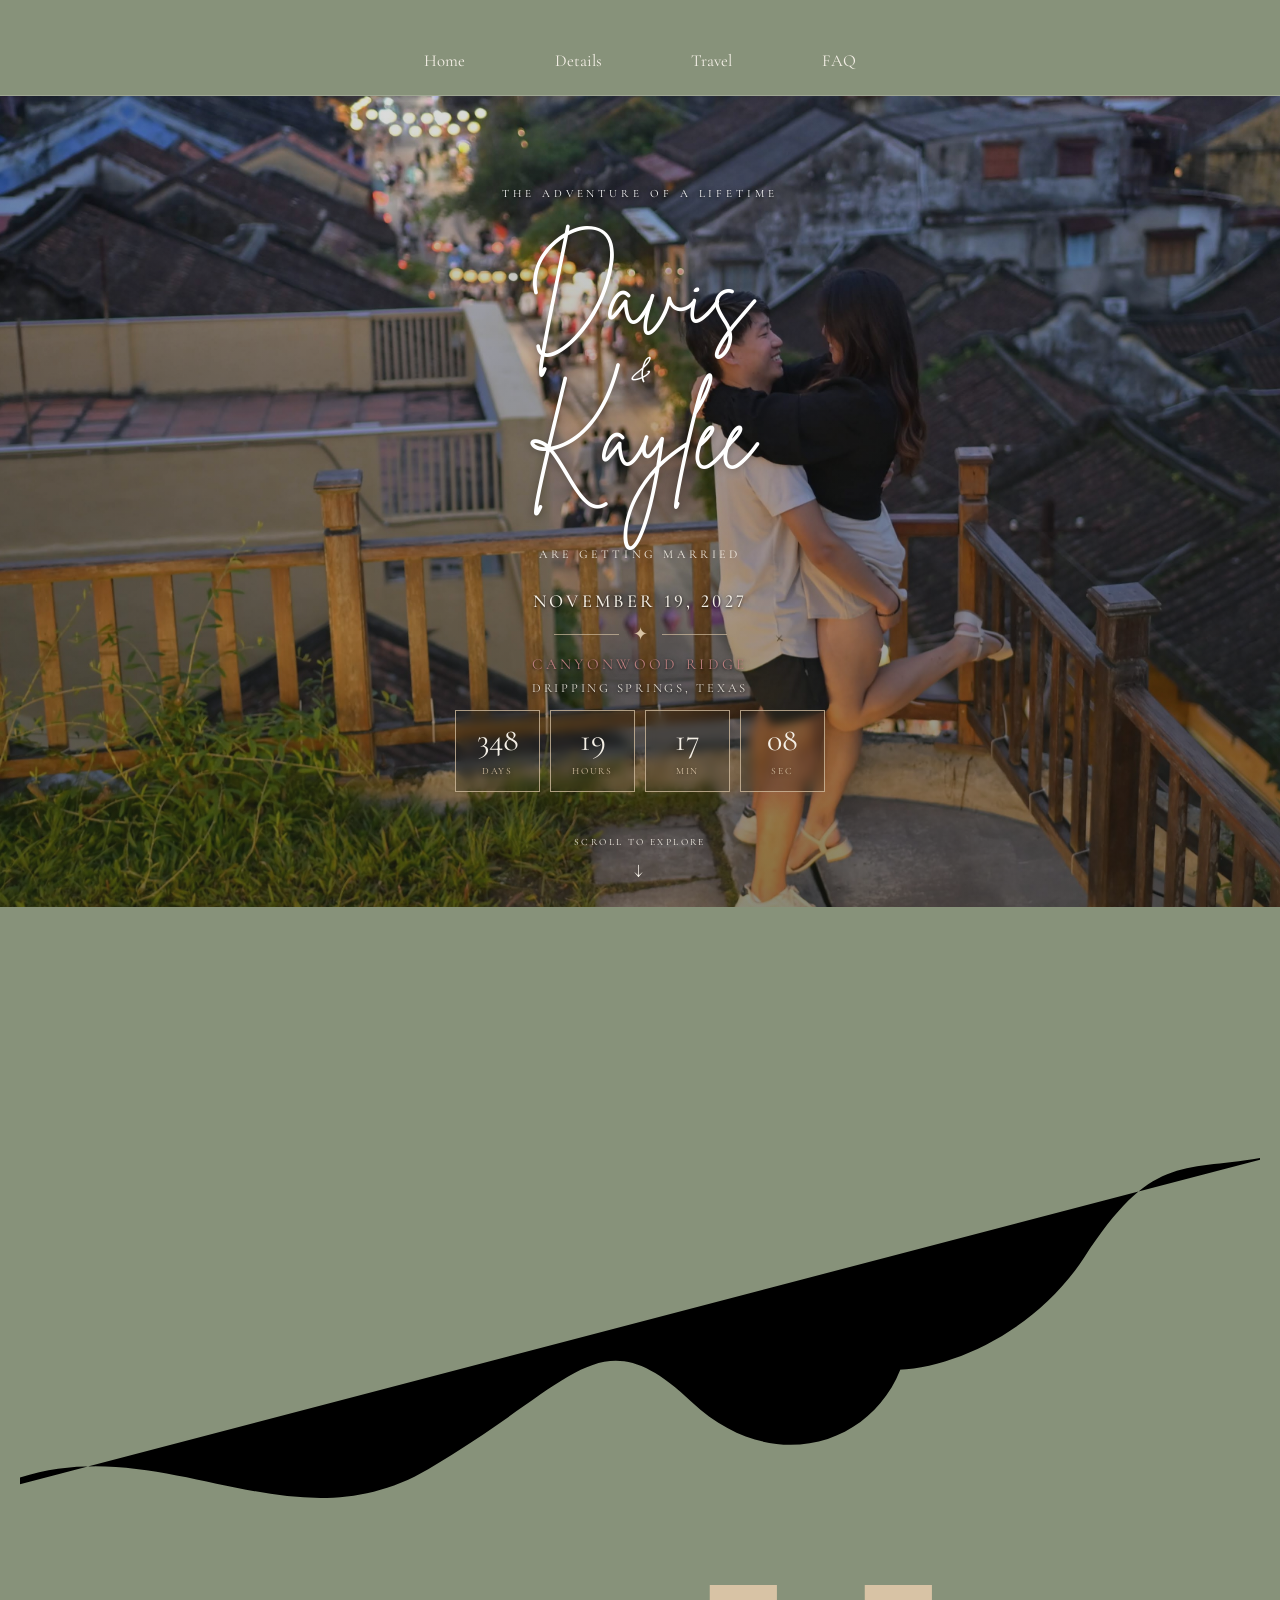
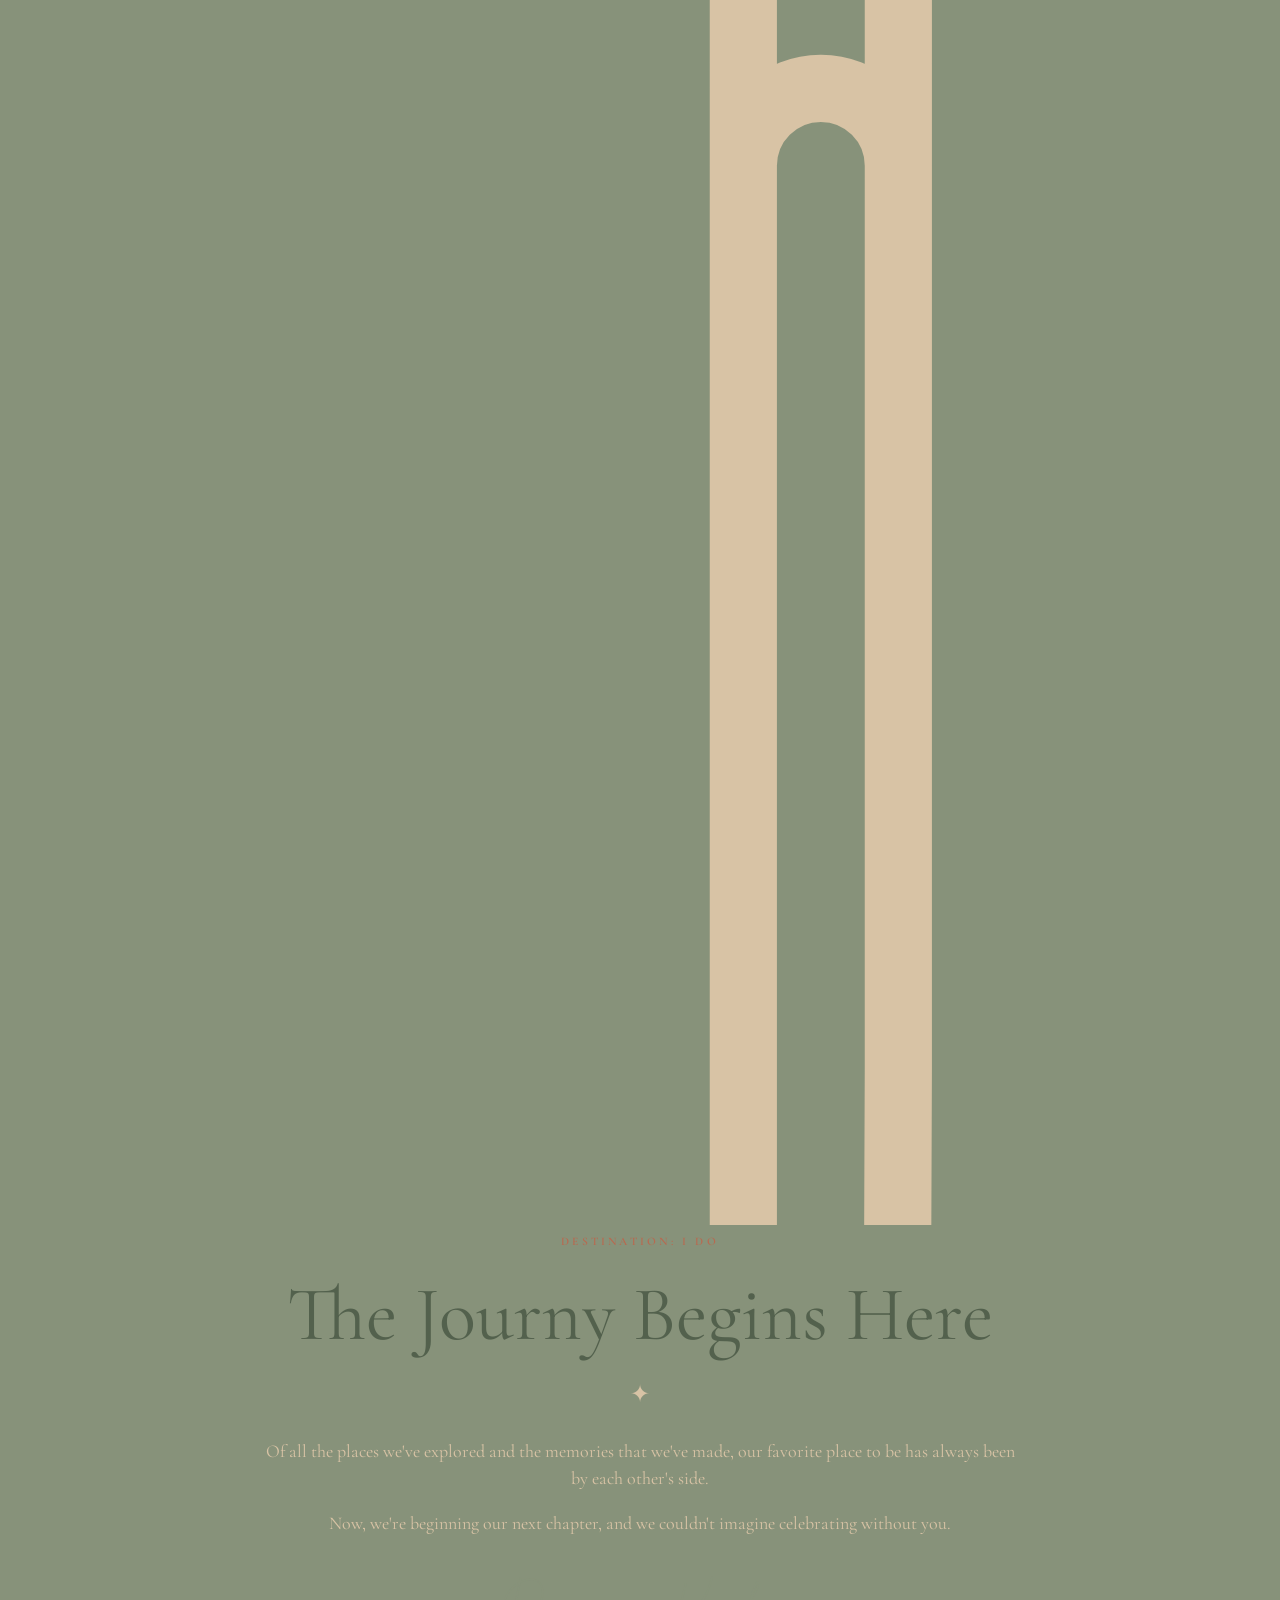
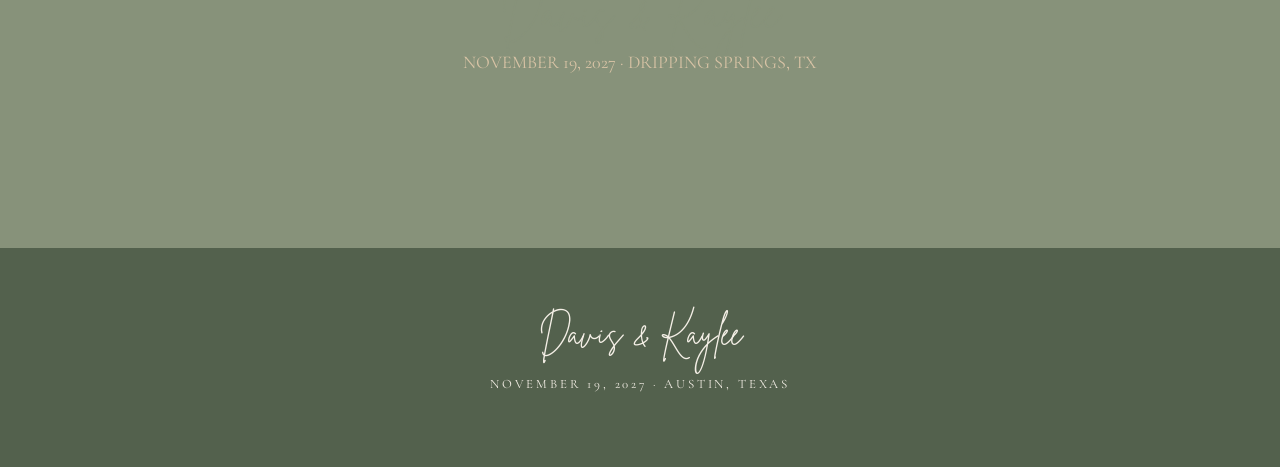
==== index.html @ a91baeb9 "Revise welcome section and add travel preview Updated welcome section with new content and structure" ====
<!DOCTYPE html>
<html lang="en">

<head>
  <meta charset="UTF-8">

  <meta
    name="viewport"
    content="width=device-width, initial-scale=1.0"
  >

  <meta
    name="description"
    content="Join Davis and Kaylee for their wedding celebration on November 19, 2027, in Austin, Texas."
  >

  <title>Davis & Kaylee | Adventure of a Lifetime</title>

  <link rel="stylesheet" href="css/global.css">
  <link rel="stylesheet" href="css/index.css">
  <script src="js/global.js" defer></script>
  <script src="js/index.js" defer></script>

</head>

<body>

  <div id="header-placeholder"></div>
  <main>

    <!-- =====================================
         CINEMATIC HERO
    ====================================== -->

    <section class="hero" aria-labelledby="hero-title">

      <img
        class="hero-image"
        src="assets/Hero1.jpg"
        alt="Davis and Kaylee together during their travels"
        fetchpriority="high"
      >

      <div class="hero-overlay"></div>

      <div class="hero-content">

        <p class="hero-eyebrow">
          THE ADVENTURE OF A LIFETIME
        </p>

        <h1 id="hero-title" class="hero-names">
          <span>Davis</span>
          <span class="hero-ampersand">&amp;</span>
          <span>Kaylee</span>
        </h1>

        <p class="hero-announcement">
          ARE GETTING MARRIED
        </p>

        <p class="hero-date">
          NOVEMBER 19, 2027
        </p>        

        <div class="hero-divider">
          <span></span>
          <span>✦</span>
          <span></span>
        </div>

        <p class="hero-venue">
          CANYONWOOD RIDGE
        </p>

        <p class="hero-location">
          DRIPPING SPRINGS, TEXAS
        </p>

        <!-- COUNTDOWN -->

        <div
          class="countdown"
          id="wedding-countdown"
          aria-label="Countdown to our wedding"
        >

          <div class="countdown-unit">
            <span id="countdown-days">000</span>
            <small>DAYS</small>
          </div>

          <div class="countdown-unit">
            <span id="countdown-hours">00</span>
            <small>HOURS</small>
          </div>

          <div class="countdown-unit">
            <span id="countdown-minutes">00</span>
            <small>MIN</small>
          </div>

          <div class="countdown-unit">
            <span id="countdown-seconds">00</span>
            <small>SEC</small>
          </div>

        </div>

      </div>

      <a
        class="hero-scroll"
        href="#welcome"
        aria-label="Scroll to welcome section"
      >
        <span>SCROLL TO EXPLORE</span>
        <span aria-hidden="true">↓</span>
      </a>

    </section>


    <!-- =====================================
         WELCOME
    ====================================== -->

    <section
      id="welcome"
      class="welcome-section"
      aria-labelledby="welcome-title"
    >

      <!-- Decorative floral compass -->
      <div
        class="compass-watermark"
        aria-hidden="true"
      ></div>

      <!-- Decorative dotted flight path -->
      <svg
        class="welcome-flight-path"
        viewBox="0 0 1200 500"
        preserveAspectRatio="none"
        aria-hidden="true"
      >
        <path
          class="flight-route"
          d="
            M -40 420
            C 120 335, 250 480, 395 395
            S 560 245, 650 330
            C 730 405, 830 370, 855 290
            C 880 215, 780 190, 785 260
            C 790 330, 955 305, 1030 190
            S 1130 115, 1240 85
          "
        />
      </svg>

      <!-- Small plane at the end of the route -->
      <svg
        class="welcome-plane"
        viewBox="0 0 24 24"
        fill="none"
        stroke="currentColor"
        stroke-width="1.3"
        stroke-linecap="round"
        stroke-linejoin="round"
        aria-hidden="true"
        >
          <path d="M17 21v-81-5-3V3.5a1.5 1.5 0 0 0-3 0V101-5 3v816.5-2 6.5 2Z"
            transform="translate(1 0 scale(.95)"/>
      </svg>

      <!-- Main content -->
      <div class="welcome-content">
        <p class="eyebrow">
            DESTINATION: I DO
        </p>

        <h2 id="welcome-title" class="section-heading">
          The Journy Begins Here
        </h2>

        <div class="section-ornament" aria-hidden="true">
          ✦
        </div>

        <div class="welcome-copy">
          <p>
            Of all the places we've explored and the memories
            that we've made, our favorite place to be has 
            always been by each other's side. 
          </p>

          <p>
            Now, we're beginning our next chapter, and we couldn't
            imagine celebrating without you. 
          </p>
        </div>

        <p class="welcome-signature">
          Davis &amp; Kaylee
        </p>

        <p class="welcome.closing">
          NOVEMBER 19, 2027 · DRIPPING SPRINGS, TX
        </p>
      </div>
      
    </section>

  </main>


  <!-- =====================================
       FOOTER
  ====================================== -->

  <footer class="site-footer">

    <p class="footer-names">
      Davis &amp; Kaylee
    </p>

    <p class="footer-date">
      NOVEMBER 19, 2027 · AUSTIN, TEXAS
    </p>

  </footer>

</body>
</html>
---- css/global.css ----
/* ==========================================
   WANDER — GLOBAL STYLES
========================================== */

/* FONTS */

@import url("https://fonts.googleapis.com/css2?family=Cormorant+Garamond:wght@300;400;500;600;700&display=swap");

@font-face {
  font-family: "Brittany";
  src: url("../assets/BRITTANYSIGNATURE.TTF") format("woff2");
  font-display: swap;
}

/* DESIGN TOKENS */

:root {
  --color-matcha: #87927A;
  --color-matcha-dark: #53614D;
  --color-terracotta: #B9694F;
  --color-champagne: #D8C3A5;
  --color-rose: #B97D7D;
  --color-burgundy: #713F48;
  --color-ivory: #F4EFE6;
  --color-charcoal: #34352F;
  --color-white: #FFFFFF;

  --shadow-text-small:
    0 1px 3px rgba(0, 0, 0, 0.75),
    0 2px 10px rgba(0, 0, 0, 0.35);
  --shadow-text-script:
    0 2px 8px rgba(0, 0, 0, 0.30); 

  --font-editorial: "Cormorant Garamond", Georgia, serif;
  --font-script: "Brittany", "Brush Script MT", cursive;

  --page-width: 1200px;
  --page-gutter: clamp(20px, 5vw, 72px);

  --transition: 250ms ease;
}

/* RESET */

*,
*::before,
*::after {
  box-sizing: border-box;
}

html {
  scroll-behavior: smooth;
}

body {
  margin: 0;
  background: var(--color-ivory);
  color: var(--color-charcoal);
  font-family: var(--font-editorial);
  font-size: 18px;
  line-height: 1.5;
}

img {
  display: block;
  max-width: 100%;
}

a {
  color: inherit;
  text-decoration: none;
}

button {
  font: inherit;
}

button,
a {
  -webkit-tap-highlight-color: transparent;
}

:focus-visible {
  outline: 2px solid var(--color-terracotta);
  outline-offset: 4px;
}

/* TYPOGRAPHY */

h1,
h2,
h3,
p {
  margin-top: 0;
}

h1,
h2,
h3 {
  font-family: var(--font-editorial);
  font-weight: 400;
  line-height: 1.1;
}

.font-script {
  font-family: var(--font-script);
  font-weight: 400;
}

.eyebrow {
  font-size: 0.72rem;
  letter-spacing: 0.28em;
  text-transform: uppercase;
  font-weight: 600;
}

.section-heading {
  font-size: clamp(2.8rem, 6vw, 5rem);
}

.container {
  width: min(
    calc(100% - var(--page-gutter) * 2),
    var(--page-width)
  );
  margin-inline: auto;
}

/* ==========================================
   SHARED HEADER
========================================== */

.site-header {
  position: relative;
  z-index: 100;
  background: var(--color-matcha);
  color: var(--color-ivory);
  text-align: center;
  border-bottom: 1px solid rgba(244,239,230,0.22);
}

.header-inner {
  padding: 20px var(--page-gutter) 0;
}

.site-brand {
  display: inline-flex;
  flex-direction: column;
  align-items: center;
  gap: 3px;
}

.site-brand-name {
  font-family: var(--font-editorial);
  font-size: clamp(2.2rem, 4vw, 3.1rem);
  font-weight: 400;
  letter-spacing: 0.12em;
  line-height: 1.1;
}

.site-brand-tagline {
  font-size: 0.65rem;
  letter-spacing: 0.3em;
  color: var(--color-champagne);
  text-transform: uppercase;
}

/* NAVIGATION */

.site-nav {
  display: flex;
  justify-content: center;
  gap: clamp(35px, 7vw, 100px);
  padding: 23px 0 17px;
}

.site-nav a {
  position: relative;
  padding: 5px 0;
  font-size: 1.05rem;
  transition: color var(--transition);
}

.site-nav a::after {
  content: "";
  position: absolute;
  bottom: 0;
  left: 0;
  width: 100%;
  height: 1px;
  background: var(--color-champagne);
  transform: scaleX(0);
  transform-origin: center;
  transition: transform var(--transition);
}

.site-nav a:hover,
.site-nav a.active,
.site-nav a[aria-current="page"] {
  color: var(--color-champagne);
}

.site-nav a:hover::after,
.site-nav a.active::after,
.site-nav a[aria-current="page"]::after {
  transform: scaleX(1);
}

/* MOBILE MENU */

.menu-toggle {
  display: none;
  border: 0;
  background: none;
  color: var(--color-ivory);
  cursor: pointer;
  font-size: 1.7rem;
}

/* ==========================================
   SHARED BUTTONS
========================================== */

.btn {
  display: inline-flex;
  align-items: center;
  justify-content: center;

  min-height: 48px;
  padding: 12px 32px;

  border: 1px solid transparent;

  font-family: var(--font-editorial);
  font-size: 1.05rem;
  letter-spacing: 0.09em;

  cursor: pointer;
  transition: all var(--transition);
}

.btn-light {
  background: var(--color-ivory);
  color: var(--color-matcha-dark);
}

.btn-light:hover {
  background: var(--color-champagne);
}

.btn-outline-light {
  border-color: var(--color-champagne);
  color: var(--color-ivory);
  background: transparent;
}

.btn-outline-light:hover {
  background: var(--color-champagne);
  color: var(--color-charcoal);
}

/* ==========================================
   SHARED FOOTER
========================================== */

.site-footer {
  background: var(--color-matcha-dark);
  color: var(--color-ivory);
  text-align: center;
  padding: 60px 20px;
}

.site-footer .footer-names {
  font-family: var(--font-script);
  font-size: 2.2rem;
  margin-bottom: 15px;
}

.site-footer .footer-date {
  font-size: 0.8rem;
  letter-spacing: 0.22em;
}

/* ==========================================
   RESPONSIVE
========================================== */

@media (max-width: 700px) {

  .header-inner {
    padding: 16px 20px;
  }

  .site-brand-name {
    font-size: 2rem;
  }

  .menu-toggle {
    display: block;
    position: absolute;
    right: 20px;
    top: 24px;
  }

  .site-nav {
    display: none;
    flex-direction: column;
    gap: 8px;
    padding: 18px 20px 25px;
  }

  .site-nav.is-open {
    display: flex;
  }

  .site-nav a {
    padding: 9px 0;
  }
}

@media (prefers-reduced-motion: reduce) {
  html {
    scroll-behavior: auto;
  }

  *,
  *::before,
  *::after {
    transition-duration: 0.01ms !important;
    animation-duration: 0.01ms !important;
  }
}
---- css/index.css ----
/* ==========================================
   WANDER — HOMEPAGE
========================================== */

/* ==========================================
   CINEMATIC HERO
========================================== */

.hero {
  position: relative;
  isolation: isolate;

  width: 100%;
  min-height: min(820px, 90svh);
  min-height: min(820px, 90vh);

  display: flex;
  justify-content: center;
  align-items: center;

  overflow: hidden;
  background: var(--color-matcha);
  color: var(--color-ivory);
  text-align: center;
}

/* Background photograph */

.hero-image {
  position: absolute;
  inset: 0;

  width: 100%;
  height: 100%;

  object-fit: cover;
  object-position: center 45%;

  z-index: -3;
}

/* Atmospheric darkening */

.hero-overlay {
  position: absolute;
  inset: 0;

  background:
    linear-gradient(
      180deg,
      rgba(24, 27, 22, 0.15) 0%,
      rgba(24, 27, 22, 0.30) 35%,
      rgba(24, 27, 22, 0.50) 100%
    );

  z-index: -2;
}

/* Main hero typography */

.hero-content {
  width: min(92%, 800px);
  padding: 90px 20px 115px;
  position: relative;
  z-index: 1;
}

.hero-eyebrow {
  font-size: 0.7rem;
  letter-spacing: 0.35em;
  color: var(--color-white);
  margin-bottom: 40px;
  text-shadow: var(--shadow-text-small); 
}

.hero-names {
  display: flex;
  flex-direction: column;
  align-items: center;

  font-family: var(--font-script);
  font-size: clamp(3.8rem, 7.5vw, 7rem);
  line-height: 1.1;
  font-weight: 400;
  text-shadow: var(--shadow-text-script); 

  margin: 0 0 55px;
  color: var(--color-white);
}

.hero-ampersand {
  font-family: var(--font-script);
  font-size: 0.42em;
  font-style: italic;
  line-height: 0.9;
  color: var(--color-white);
}

.hero-announcement {
  font-size: 0.75rem;
  letter-spacing: 0.3em;
  margin-bottom: 25px;
}

/* Ornamental divider */

.hero-divider {
  display: flex;
  align-items: center;
  justify-content: center;
  gap: 14px;

  color: var(--color-champagne);
  margin-bottom: 5px;
}

.hero-divider span:first-child,
.hero-divider span:last-child {
  display: block;
  width: 65px;
  height: 1px;
  background: rgba(216, 195, 165, 0.65);
}

/* Date and location */

.hero-event-details {
  display: flex;
  flex-direction: column;
  align-items: center;
  gap: 5px;
  margin-bottom: 32px;
}

.hero-date {
  font-family: var(--font-editorial);
  color: var(--color-ivory);
  font-size: 1.15rem;
  font-weight: 500;
  letter-spacing: 0.18em;
  font-variant-numeric: lining-nums;
  font-feature-settings: "lnum" 1;
  margin-bottom: 5px;
  text-shadow: var(--shadow-text-small); 
}

.hero-venue {
  font-family: var(--font-editorial);
  font-size: 0.95rem;
  letter-spacing: 0.22em;
  color: var(--color-rose);
  margin-bottom: 3px;
  text-shadow: var(--shadow-text-small); 
}

.hero-location {
  font-family: var(--font-editorial);
  font-size: 0.78rem;
  letter-spacing: 0.22em;
  color: var(--color-ivory);
  opacity: 0.9;
  text-shadow: var(--shadow-text-small); 
}

/* ==========================================
   COUNTDOWN
========================================== */

.countdown {
  display: flex;
  justify-content: center;
  gap: 10px;
}

.countdown-unit {
  width: 85px;
  min-height: 82px;

  display: flex;
  flex-direction: column;
  align-items: center;
  justify-content: center;

  border: 1px solid rgba(216, 195, 165, 0.75);
  background: rgba(30, 35, 28, 0.22);
  backdrop-filter: blur(5px);
}

.countdown-unit > span {
  font-family: var(--font-editorial);
  font-size: 2rem;
  line-height: 1;
}

.countdown-unit small {
  font-size: 0.6rem;
  letter-spacing: 0.2em;
  margin-top: 8px;
  color: var(--color-champagne);
  text-shadow: 0 1px 4px rgba(0, 0, 0, 0.35); 
}

/* Scroll prompt */

.hero-scroll {
  position: absolute;
  bottom: 22px;
  left: 50%;
  transform: translateX(-50%);

  display: flex;
  flex-direction: column;
  align-items: center;
  gap: 4px;

  font-size: 0.6rem;
  letter-spacing: 0.25em;
  color: var(--color-ivory);
}

.hero-scroll span:last-child {
  font-size: 1.3rem;
}

/* ==========================================
   WELCOME SECTION
========================================== */

.welcome-section {
  position: relative;
  isolation: isolate;
  overflow: hidden;

  background: var(--color-matcha);
  color: var(--color-champagne);

  padding: clamp(100px, 12vw, 160px) 20px;
  text-align: center;
}

.welcome-content {
  position: relative;
  z-index: 1;

  width: min(100%, 760px);
  margin: 0 auto;
}

.welcome-section .eyebrow {
  color: var(--color-terracotta);
  margin-bottom: 22px;
}

.welcome-section .section-heading {
  color: var(--color-matcha-dark);
  margin-bottom: 20px;
}

.section-ornament {
  color: var(--color-champagne);
  font-size: 1.5rem;
  margin-bottom: 25px;
}

.welcome-description {
  max-width: 610px;
  margin: 0 auto 20px;

  font-size: clamp(1.2rem, 2vw, 1.45rem);
  line-height: 1.7;
}

.welcome-signature {
  margin: 40px 0 0;

  font-family: var(--font-script);
  font-size: clamp(2rem, 4vw, 3rem);
  color: var(--color-matcha);
}

/* Floral compass watermark */

.compass-watermark {
  --compass-color: var(--color-matcha);
  --compass-opacity: 0.10;

  position: absolute;
  z-index: 0;

  width: clamp(320px, 48vw, 600px);
  aspect-ratio: 1;

  top: 50%;
  left: 50%;
  transform: translate(-50%, -50%);

  background-color: var(--compass-color);

  -webkit-mask:
    url("../assets/FloralCompass.png")
    center / contain no-repeat;

  mask:
    url("../assets/FloralCompass.png")
    center / contain no-repeat;

  opacity: var(--compass-opacity);
  pointer-events: none;
}

/* ==========================================
   TRAVEL PREVIEW
========================================== */

.travel-preview {
  background: var(--color-matcha);
  color: var(--color-ivory);
  text-align: center;

  padding: clamp(90px, 10vw, 145px) 20px;
}

.travel-preview-inner {
  max-width: 760px;
}

.travel-preview .eyebrow {
  color: var(--color-champagne);
  margin-bottom: 25px;
}

.travel-preview .section-heading {
  color: var(--color-ivory);
  margin-bottom: 28px;
}

.travel-preview p:not(.eyebrow) {
  max-width: 610px;
  margin: 0 auto 20px;

  font-size: 1.3rem;
  line-height: 1.65;
}

.travel-preview .btn {
  margin-top: 22px;
}

/* ==========================================
   RESPONSIVE
========================================== */

@media (max-width: 700px) {

  .hero {
    min-height: 760px;
  }

  .hero-image {
    object-position: 62% center;
  }

  .hero-content {
    padding: 75px 10px 105px;
  }

  .hero-names {
    font-size: clamp(3.2rem, 12vw, 5rem);
  }

  .hero-eyebrow {
    font-size: 0.6rem;
    letter-spacing: 0.2em;
  }

  .hero-date {
    font-size: 0.95rem;
  }

  .countdown {
    gap: 6px;
  }

  .countdown-unit {
    width: 68px;
    min-height: 72px;
  }

  .countdown-unit > span {
    font-size: 1.65rem;
  }

  .countdown-unit small {
    font-size: 0.5rem;
  }

  .welcome-section {
    padding: 100px 24px;
  }

  .compass-watermark {
    width: 350px;
    --compass-opacity: 0.07;
  }

  .travel-preview {
    padding: 95px 24px;
  }

}

@media (max-width: 380px) {

  .countdown-unit {
    width: 60px;
  }

  .hero-names {
    font-size: 3rem;
  }

}
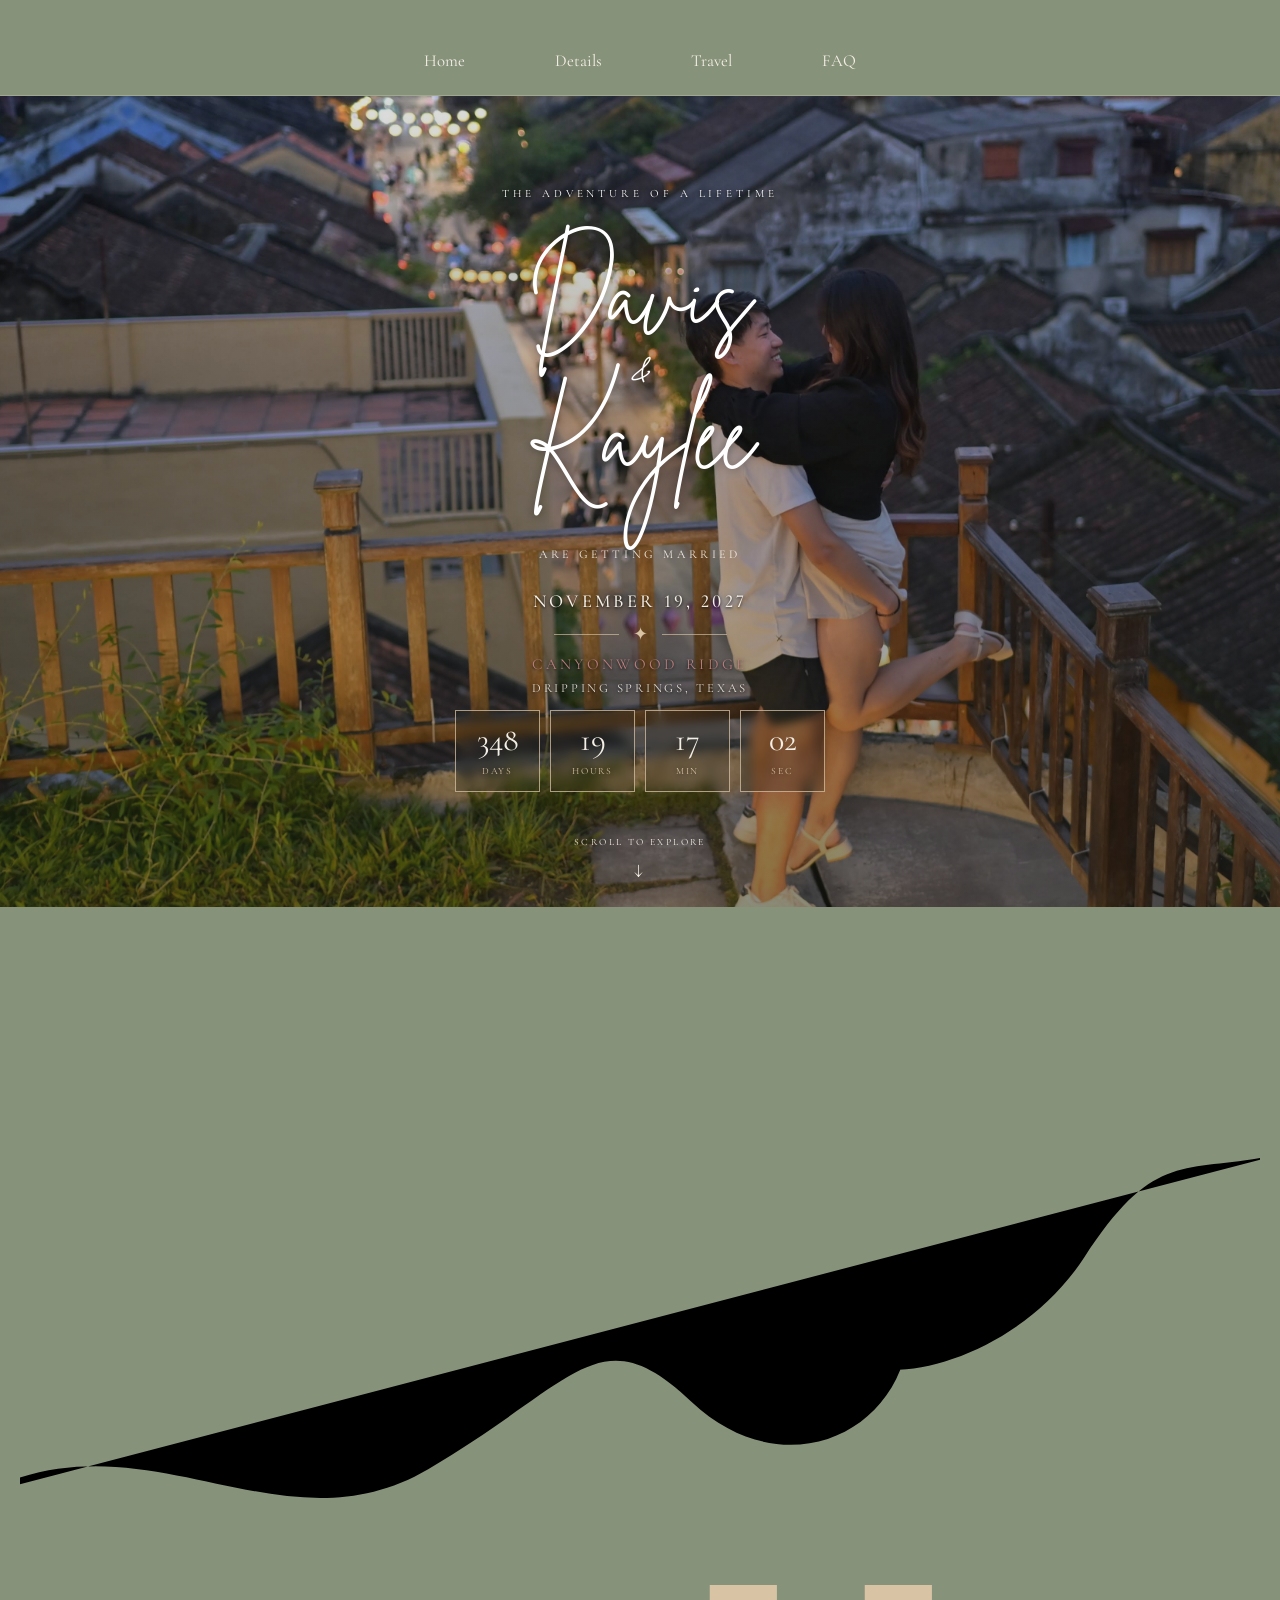
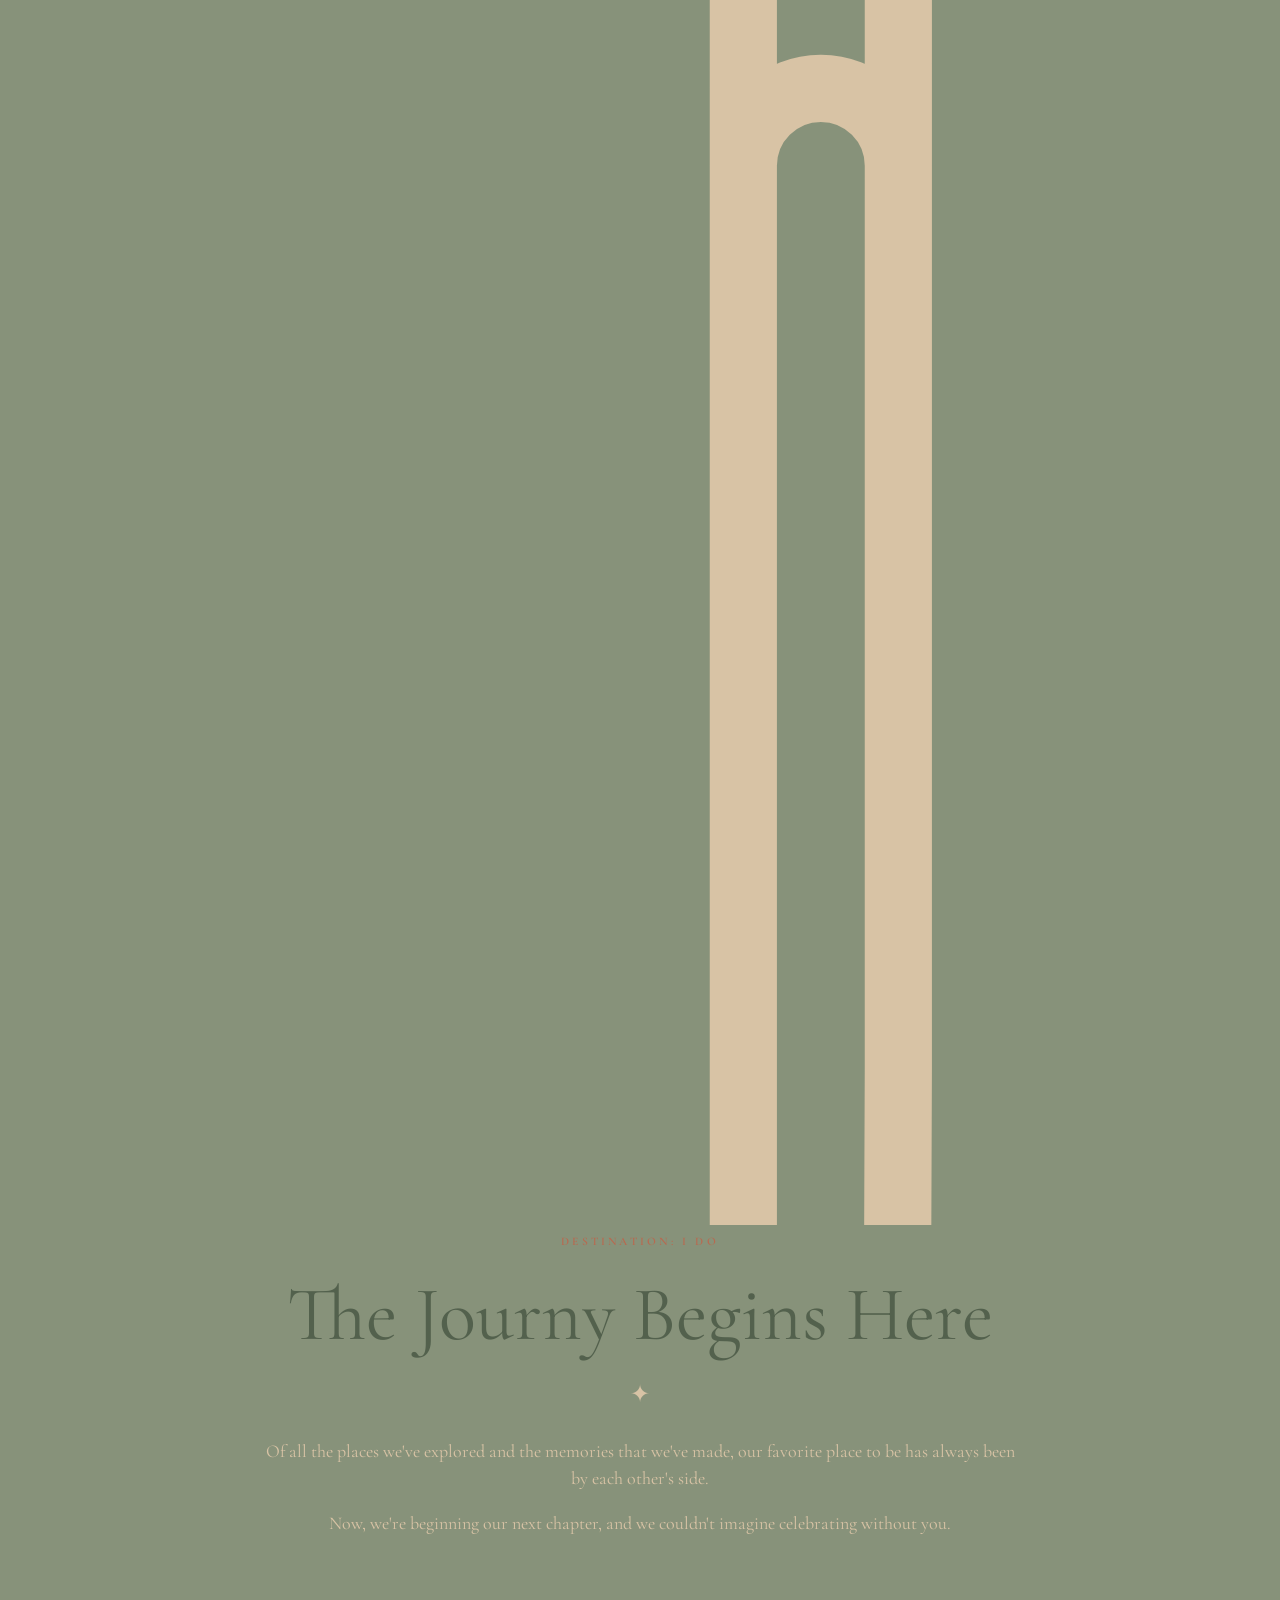
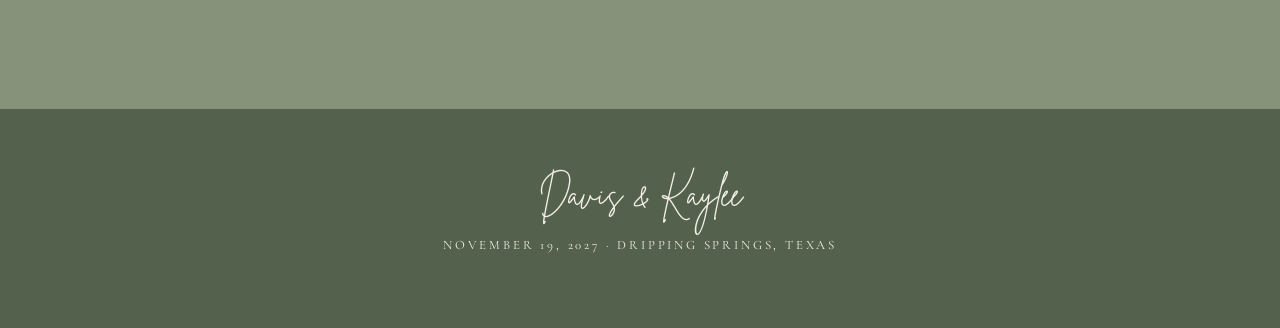
==== commit 38be320f: "Update location in footer and remove signature" ====
--- a/index.html
+++ b/index.html
@@ -200,14 +200,6 @@
             imagine celebrating without you. 
           </p>
         </div>
-
-        <p class="welcome-signature">
-          Davis &amp; Kaylee
-        </p>
-
-        <p class="welcome.closing">
-          NOVEMBER 19, 2027 · DRIPPING SPRINGS, TX
-        </p>
       </div>
       
     </section>
@@ -226,7 +218,7 @@
     </p>
 
     <p class="footer-date">
-      NOVEMBER 19, 2027 · AUSTIN, TEXAS
+      NOVEMBER 19, 2027 · DRIPPING SPRINGS, TEXAS
     </p>
 
   </footer>
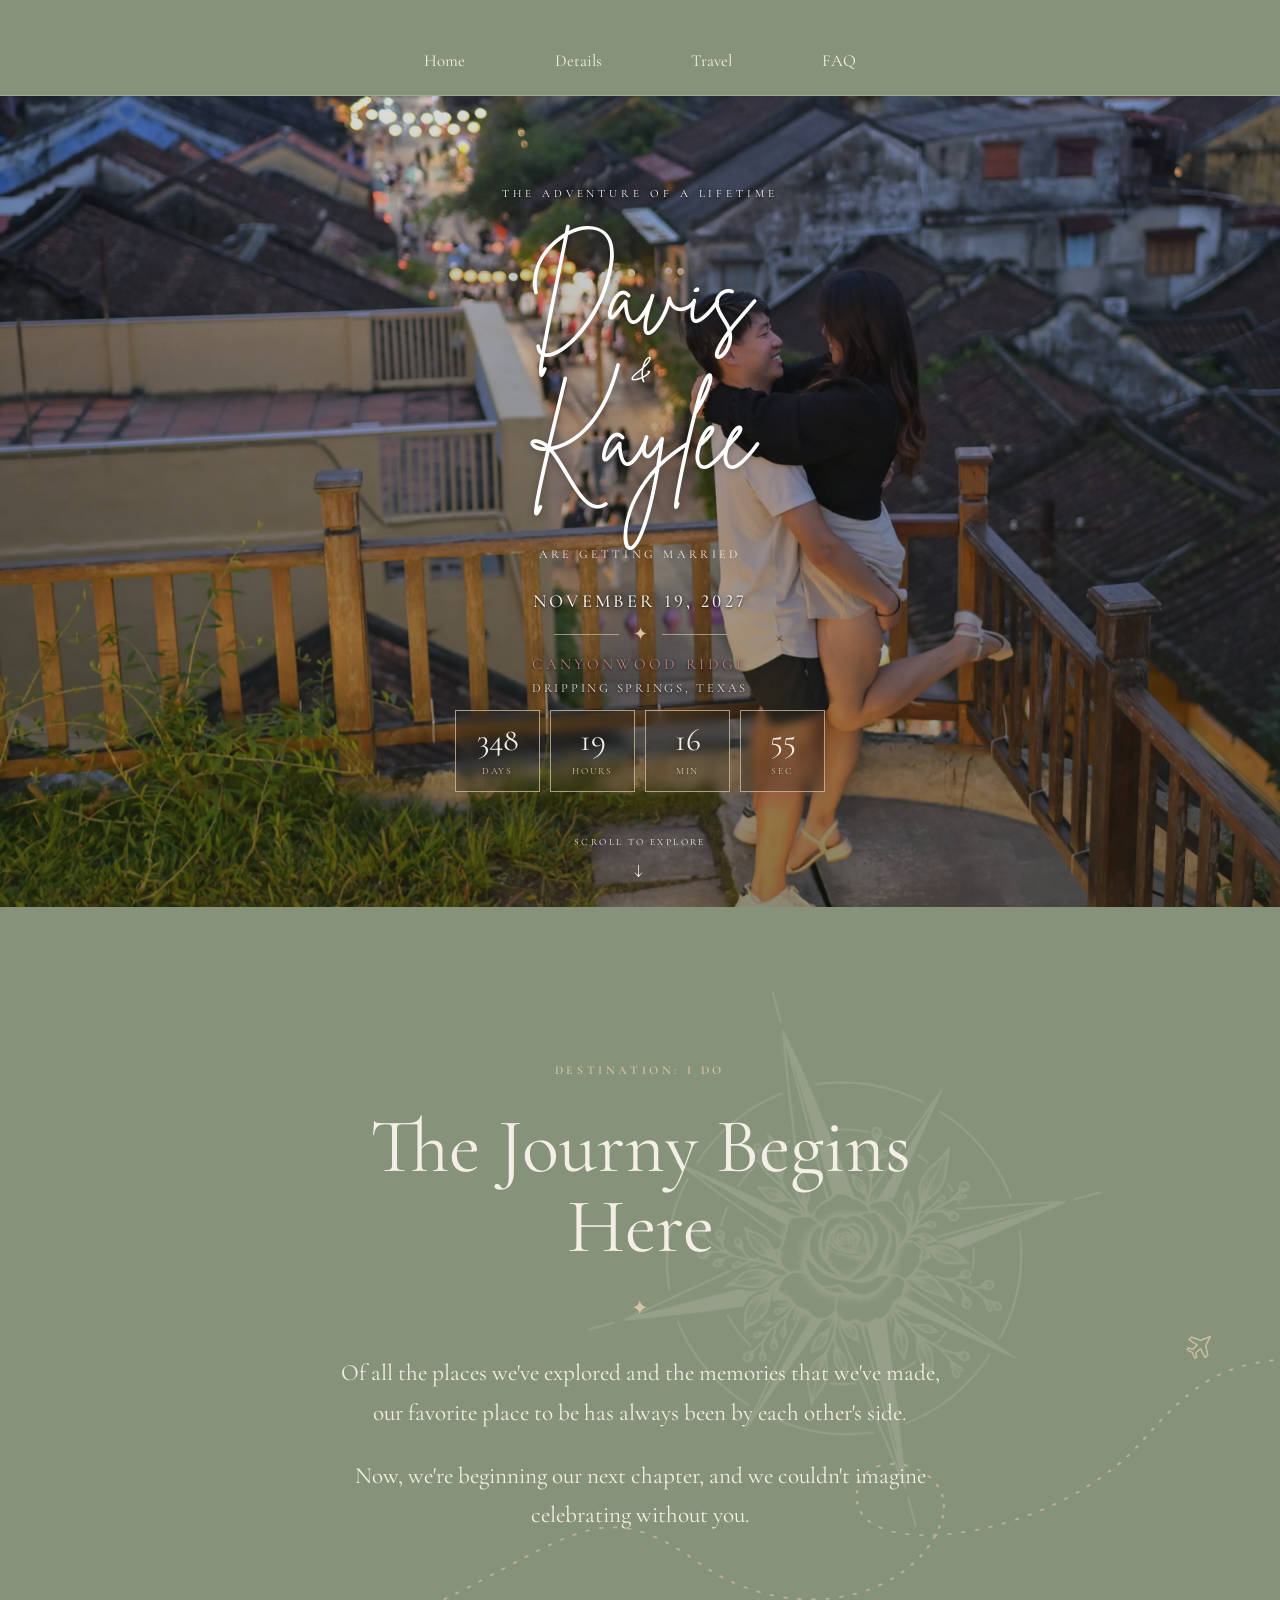
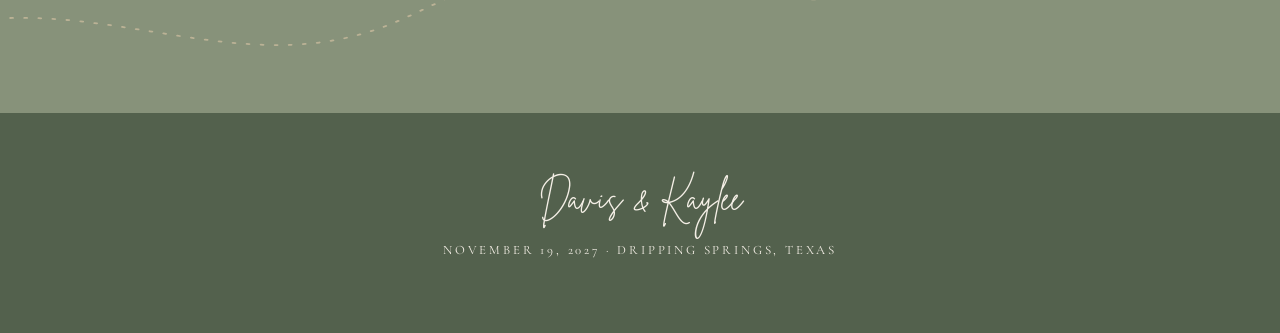
==== commit bfc3c27e: "Update index.html" ====
--- a/index.html
+++ b/index.html
@@ -170,8 +170,7 @@
         stroke-linejoin="round"
         aria-hidden="true"
         >
-          <path d="M17 21v-81-5-3V3.5a1.5 1.5 0 0 0-3 0V101-5 3v816.5-2 6.5 2Z"
-            transform="translate(1 0 scale(.95)"/>
+          <path d="M12 2L15 10L22 14V17L14 15L14 20L17 22V24L12 22L7 24V22L10 20V15L2 17V14L9 10Z" />
       </svg>
 
       <!-- Main content -->
--- a/css/index.css
+++ b/css/index.css
@@ -232,192 +232,230 @@
   isolation: isolate;
   overflow: hidden;
 
+  display: flex;
+  align-items: center;
+  justify-content: center;
+
+  min-height: 700px;
+  padding: clamp(110px, 12vw, 155px) 24px;
+
   background: var(--color-matcha);
-  color: var(--color-champagne);
-
-  padding: clamp(100px, 12vw, 160px) 20px;
+  color: var(--color-ivory);
   text-align: center;
 }
+
+/* ==========================================
+   FLORAL COMPASS WATERMARK
+========================================== */
+
+.compass-watermark {
+  --compass-color: var(--color-ivory);
+  --compass-opacity: 0.14;
+
+  position: absolute;
+  z-index: 0;
+
+  width: clamp(340px, 45vw, 620px);
+  aspect-ratio: 1;
+
+  top: 44%;
+  left: 66%;
+
+  transform:
+    translate(-50%, -50%)
+    rotate(-15deg);
+
+  background-color: var(--compass-color);
+
+  -webkit-mask:
+    url("../assets/weddingLogoRose.png")
+    center / contain no-repeat;
+
+  mask:
+    url("../assets/weddingLogoRose.png")
+    center / contain no-repeat;
+
+  opacity: var(--compass-opacity);
+  pointer-events: none;
+}
+
+/* ==========================================
+   DOTTED FLIGHT PATH
+========================================== */
+
+.welcome-flight-path {
+  position: absolute;
+  z-index: 0;
+
+  width: 110%;
+  height: 55%;
+
+  left: -5%;
+  bottom: 0;
+
+  overflow: visible;
+  pointer-events: none;
+}
+
+.flight-route {
+  fill: none;
+  stroke: var(--color-champagne);
+  stroke-width: 2;
+  stroke-linecap: round;
+  stroke-dasharray: 2 10;
+  opacity: 0.65;
+}
+
+/* Decorative airplane */
+
+.welcome-plane {
+  position: absolute;
+  z-index: 0;
+
+  width: 29px;
+  height: 29px;
+
+  right: 5%;
+  bottom: 44%;
+
+  color: var(--color-champagne);
+  transform: rotate(48deg);
+
+  opacity: 0.85;
+  pointer-events: none;
+}
+
+/* ==========================================
+   WELCOME TYPOGRAPHY
+========================================== */
 
 .welcome-content {
   position: relative;
-  z-index: 1;
-
-  width: min(100%, 760px);
-  margin: 0 auto;
-}
+  z-index: 2;
+
+  width: min(100%, 720px);
+  margin-inline: auto;
+}
+
+/* Destination: I Do */
 
 .welcome-section .eyebrow {
-  color: var(--color-terracotta);
-  margin-bottom: 22px;
-}
+  margin-bottom: 28px;
+
+  color: var(--color-champagne);
+  font-size: 0.75rem;
+  letter-spacing: 0.3em;
+}
+
+/* Our Greatest Adventure */
 
 .welcome-section .section-heading {
-  color: var(--color-matcha-dark);
-  margin-bottom: 20px;
-}
-
-.section-ornament {
-  color: var(--color-champagne);
-  font-size: 1.5rem;
-  margin-bottom: 25px;
-}
-
-.welcome-description {
+  max-width: 620px;
+  margin: 0 auto 25px;
+
+  font-family: var(--font-editorial);
+  font-size: clamp(3.5rem, 6vw, 5.5rem);
+  font-weight: 400;
+  line-height: 1.05;
+
+  color: var(--color-ivory);
+}
+
+/* Decorative star */
+
+.welcome-section .section-ornament {
+  margin-bottom: 30px;
+  color: var(--color-champagne);
+  font-size: 1.3rem;
+}
+
+/* Welcome paragraphs */
+
+.welcome-copy {
   max-width: 610px;
-  margin: 0 auto 20px;
+  margin-inline: auto;
+}
+
+.welcome-copy p {
+  margin: 0 auto 24px;
 
   font-size: clamp(1.2rem, 2vw, 1.45rem);
   line-height: 1.7;
-}
+
+  color: var(--color-ivory);
+}
+
+/* Brittany signature */
 
 .welcome-signature {
-  margin: 40px 0 0;
+  margin: 40px 0 25px;
 
   font-family: var(--font-script);
   font-size: clamp(2rem, 4vw, 3rem);
-  color: var(--color-matcha);
-}
-
-/* Floral compass watermark */
-
-.compass-watermark {
-  --compass-color: var(--color-matcha);
-  --compass-opacity: 0.10;
-
-  position: absolute;
-  z-index: 0;
-
-  width: clamp(320px, 48vw, 600px);
-  aspect-ratio: 1;
-
-  top: 50%;
-  left: 50%;
-  transform: translate(-50%, -50%);
-
-  background-color: var(--compass-color);
-
-  -webkit-mask:
-    url("../assets/FloralCompass.png")
-    center / contain no-repeat;
-
-  mask:
-    url("../assets/FloralCompass.png")
-    center / contain no-repeat;
-
-  opacity: var(--compass-opacity);
-  pointer-events: none;
-}
-
-/* ==========================================
-   TRAVEL PREVIEW
-========================================== */
-
-.travel-preview {
-  background: var(--color-matcha);
-  color: var(--color-ivory);
-  text-align: center;
-
-  padding: clamp(90px, 10vw, 145px) 20px;
-}
-
-.travel-preview-inner {
-  max-width: 760px;
-}
-
-.travel-preview .eyebrow {
-  color: var(--color-champagne);
-  margin-bottom: 25px;
-}
-
-.travel-preview .section-heading {
-  color: var(--color-ivory);
-  margin-bottom: 28px;
-}
-
-.travel-preview p:not(.eyebrow) {
-  max-width: 610px;
-  margin: 0 auto 20px;
-
-  font-size: 1.3rem;
-  line-height: 1.65;
-}
-
-.travel-preview .btn {
-  margin-top: 22px;
-}
-
-/* ==========================================
-   RESPONSIVE
+
+  color: var(--color-champagne);
+}
+
+/* Closing date */
+
+.welcome-closing {
+  margin: 0;
+
+  font-size: 0.7rem;
+  letter-spacing: 0.24em;
+  color: var(--color-ivory);
+
+  font-variant-numeric: lining-nums;
+}
+
+/* ==========================================
+   MOBILE RESPONSIVENESS
 ========================================== */
 
 @media (max-width: 700px) {
 
-  .hero {
-    min-height: 760px;
-  }
-
-  .hero-image {
-    object-position: 62% center;
-  }
-
-  .hero-content {
-    padding: 75px 10px 105px;
-  }
-
-  .hero-names {
-    font-size: clamp(3.2rem, 12vw, 5rem);
-  }
-
-  .hero-eyebrow {
-    font-size: 0.6rem;
-    letter-spacing: 0.2em;
-  }
-
-  .hero-date {
-    font-size: 0.95rem;
-  }
-
-  .countdown {
-    gap: 6px;
-  }
-
-  .countdown-unit {
-    width: 68px;
-    min-height: 72px;
-  }
-
-  .countdown-unit > span {
-    font-size: 1.65rem;
-  }
-
-  .countdown-unit small {
-    font-size: 0.5rem;
-  }
-
   .welcome-section {
-    padding: 100px 24px;
+    min-height: 650px;
+    padding: 95px 25px 120px;
+  }
+
+  .welcome-section .section-heading {
+    font-size: clamp(3rem, 10vw, 4.2rem);
   }
 
   .compass-watermark {
-    width: 350px;
-    --compass-opacity: 0.07;
-  }
-
-  .travel-preview {
-    padding: 95px 24px;
-  }
-
-}
-
-@media (max-width: 380px) {
-
-  .countdown-unit {
-    width: 60px;
-  }
-
-  .hero-names {
-    font-size: 3rem;
-  }
-
-}
+    width: 390px;
+    top: 42%;
+    left: 68%;
+    --compass-opacity: 0.10;
+  }
+
+  .welcome-flight-path {
+    width: 150%;
+    left: -25%;
+    height: 42%;
+  }
+
+  .welcome-plane {
+    right: 8%;
+    bottom: 31%;
+    width: 24px;
+    height: 24px;
+  }
+
+  .welcome-copy p {
+    font-size: 1.2rem;
+  }
+
+  .welcome-signature {
+    margin-top: 35px;
+  }
+
+}
+
+@media (prefers-reduced-motion: reduce) {
+  .welcome-flight-path,
+  .welcome-plane {
+    animation: none;
+  }
+}
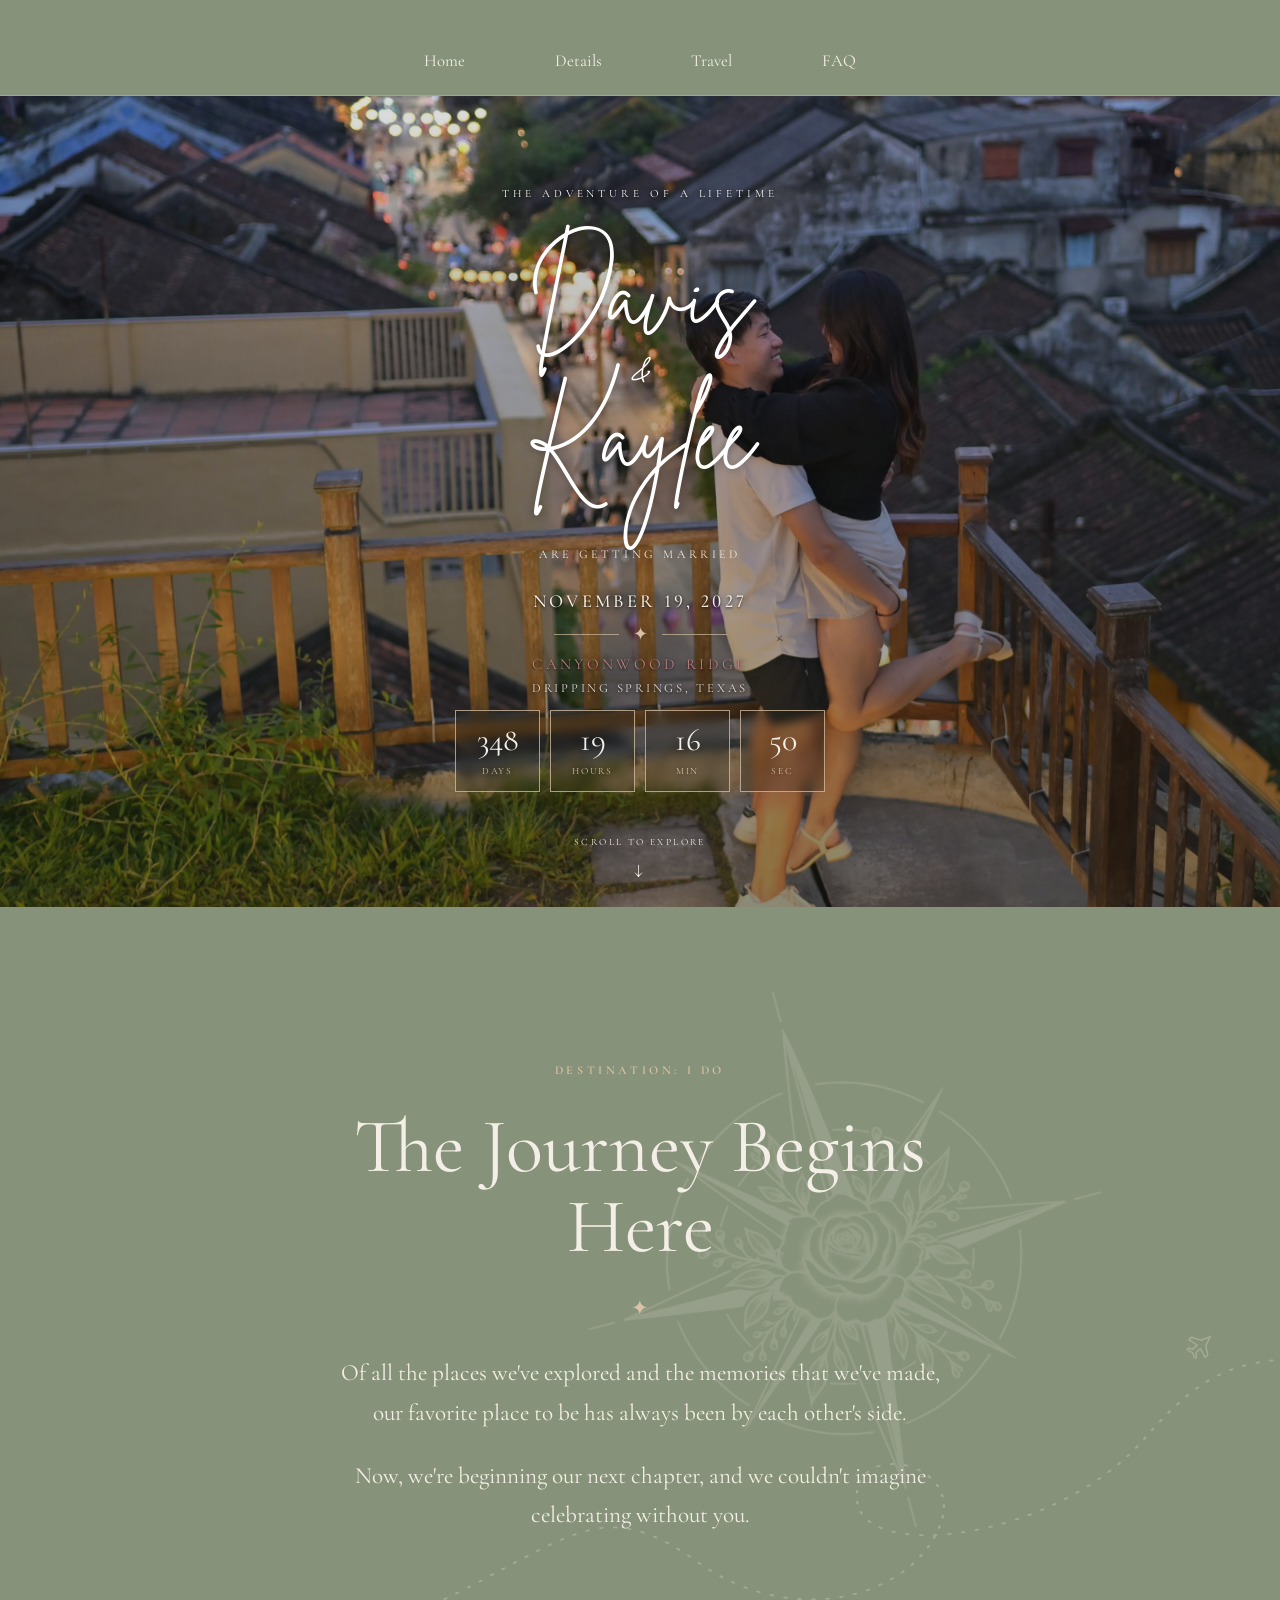
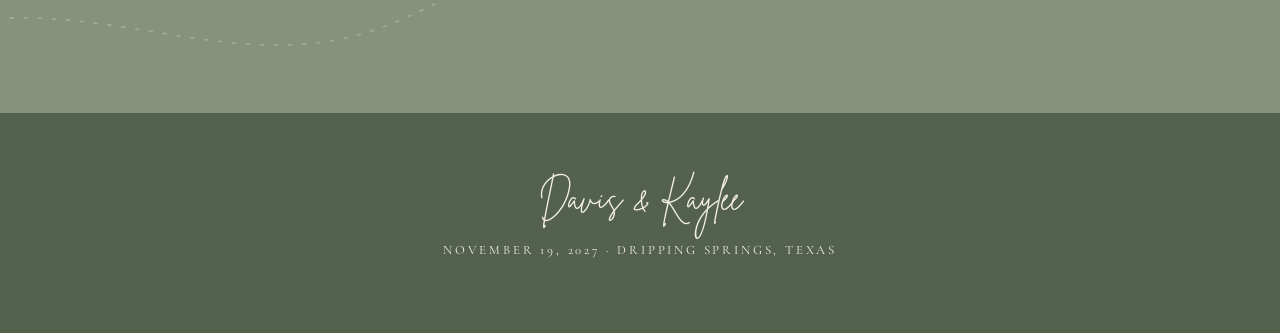
==== commit d97fdf17: "Fix typo in welcome title" ====
--- a/index.html
+++ b/index.html
@@ -180,7 +180,7 @@
         </p>
 
         <h2 id="welcome-title" class="section-heading">
-          The Journy Begins Here
+          The Journey Begins Here
         </h2>
 
         <div class="section-ornament" aria-hidden="true">
--- a/css/index.css
+++ b/css/index.css
@@ -293,17 +293,18 @@
   left: -5%;
   bottom: 0;
 
-  overflow: visible;
+  overflow: hidden;
   pointer-events: none;
+  color: var(--color-ivory);
 }
 
 .flight-route {
   fill: none;
-  stroke: var(--color-champagne);
+  stroke: var(--color-ivory);
   stroke-width: 2;
   stroke-linecap: round;
   stroke-dasharray: 2 10;
-  opacity: 0.65;
+  opacity: 0.25;
 }
 
 /* Decorative airplane */
@@ -318,10 +319,10 @@
   right: 5%;
   bottom: 44%;
 
-  color: var(--color-champagne);
+  color: var(--color-ivory);
   transform: rotate(48deg);
 
-  opacity: 0.85;
+  opacity: 0.25;
   pointer-events: none;
 }
 
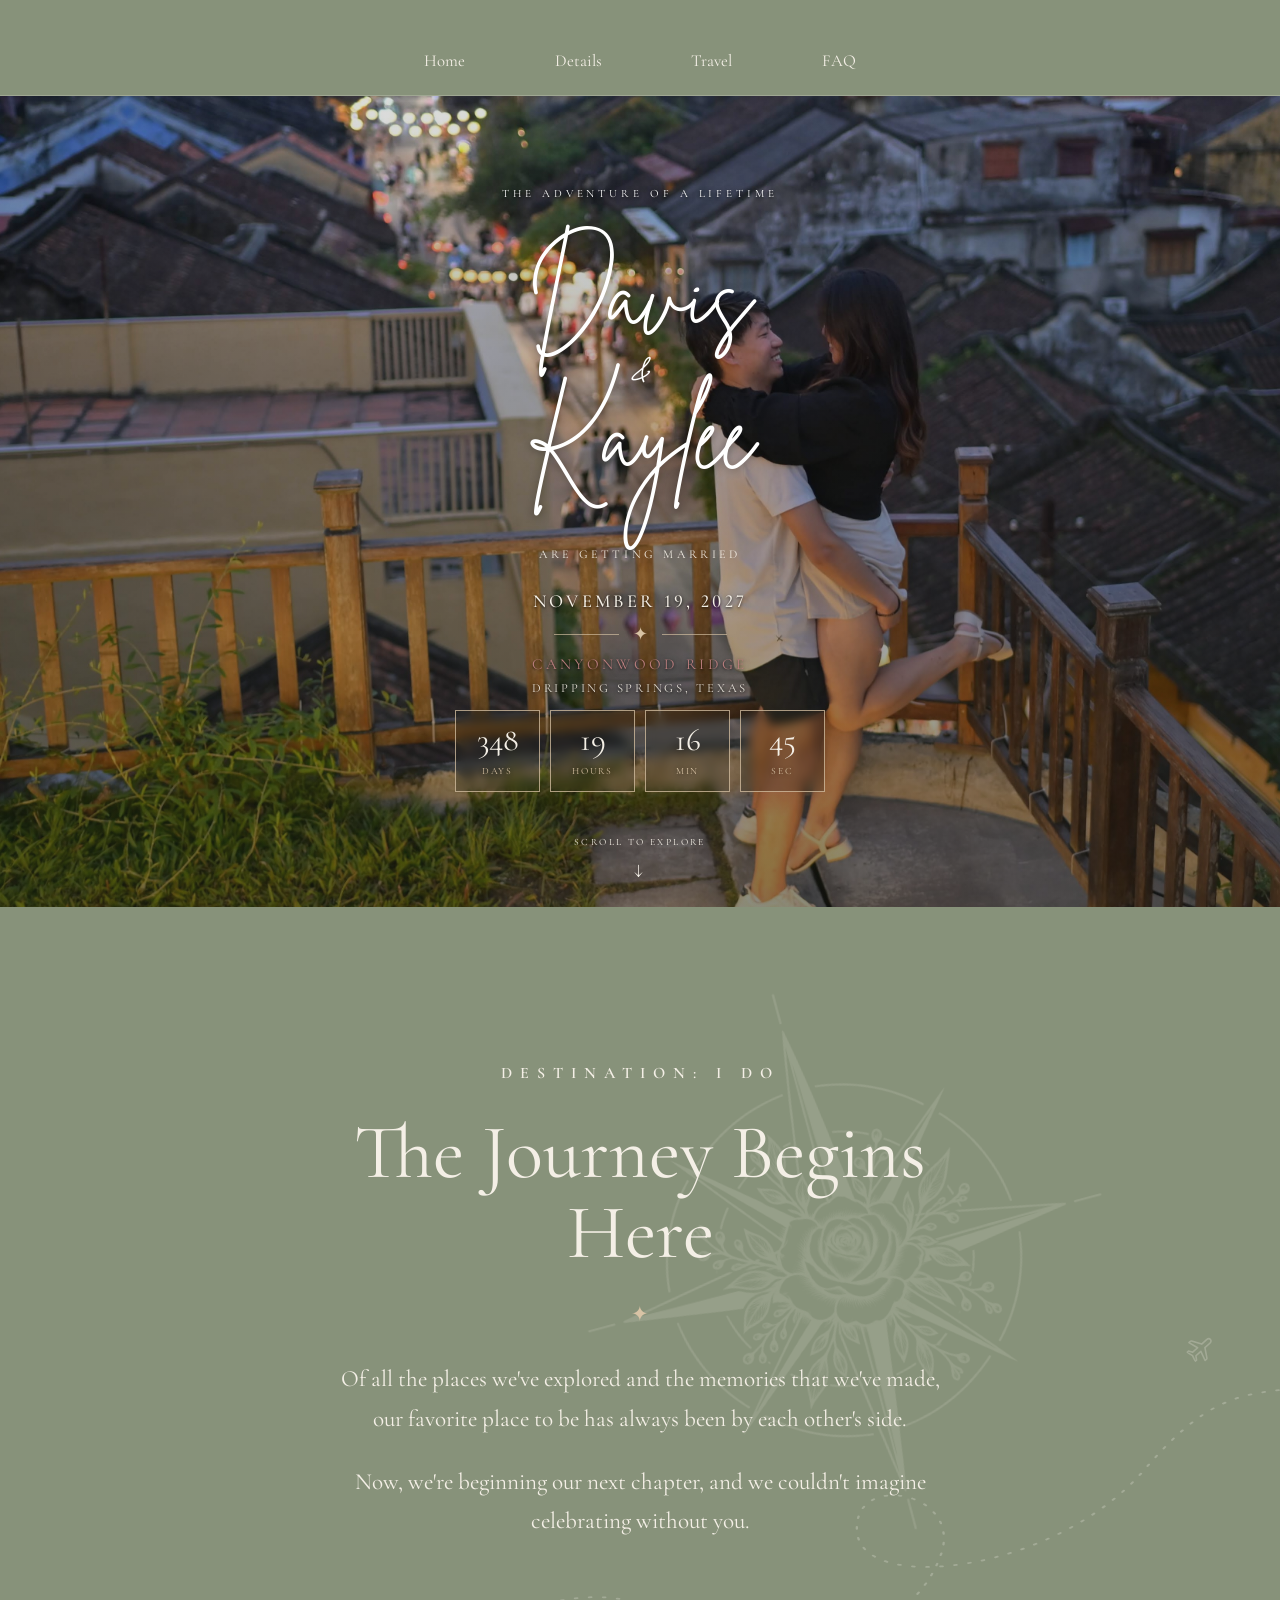
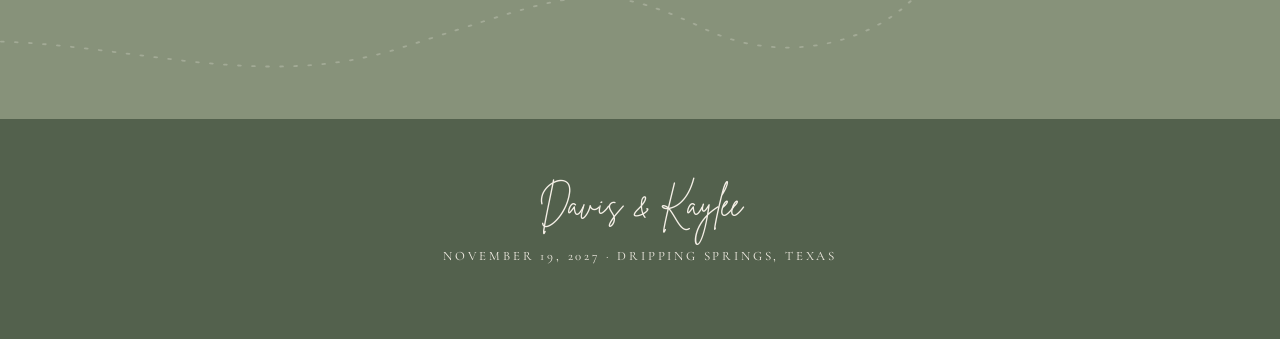
==== commit 9cbdc0bb: "Update SVG path data in index.html" ====
--- a/index.html
+++ b/index.html
@@ -149,12 +149,12 @@
           class="flight-route"
           d="
             M -40 420
-            C 120 335, 250 480, 395 395
-            S 560 245, 650 330
-            C 730 405, 830 370, 855 290
-            C 880 215, 780 190, 785 260
-            C 790 330, 955 305, 1030 190
-            S 1130 115, 1240 85
+            C 120 385, 250 480, 395 420
+            S 560 340, 650 395
+            C 730 450, 830 405, 855 320
+            C 880 245, 780 220, 785 290
+            C 790 360, 955 335, 1030 220
+            S 1130 145, 1240 115
           "
         />
       </svg>
@@ -170,7 +170,7 @@
         stroke-linejoin="round"
         aria-hidden="true"
         >
-          <path d="M12 2L15 10L22 14V17L14 15L14 20L17 22V24L12 22L7 24V22L10 20V15L2 17V14L9 10Z" />
+          <path d="M12 2C10.8 2 10 3.2 10 4.5V10L2.5 14.5C2.2 14.7 2 15 2 15.4V17L10 14.5V20L7 22V23.5L12 22L17 23.5V22L14 20V14.5L22 17V15.4C22 15 21.8 14.7 21.5 14.5L14 10V4.5C14 3.2 13.2 2 12 2Z" />
       </svg>
 
       <!-- Main content -->
--- a/css/index.css
+++ b/css/index.css
@@ -343,9 +343,9 @@
 .welcome-section .eyebrow {
   margin-bottom: 28px;
 
-  color: var(--color-champagne);
-  font-size: 0.75rem;
-  letter-spacing: 0.3em;
+  color: var(--color-orange);
+  font-size: 1rem;
+  letter-spacing: 0.5em;
 }
 
 /* Our Greatest Adventure */
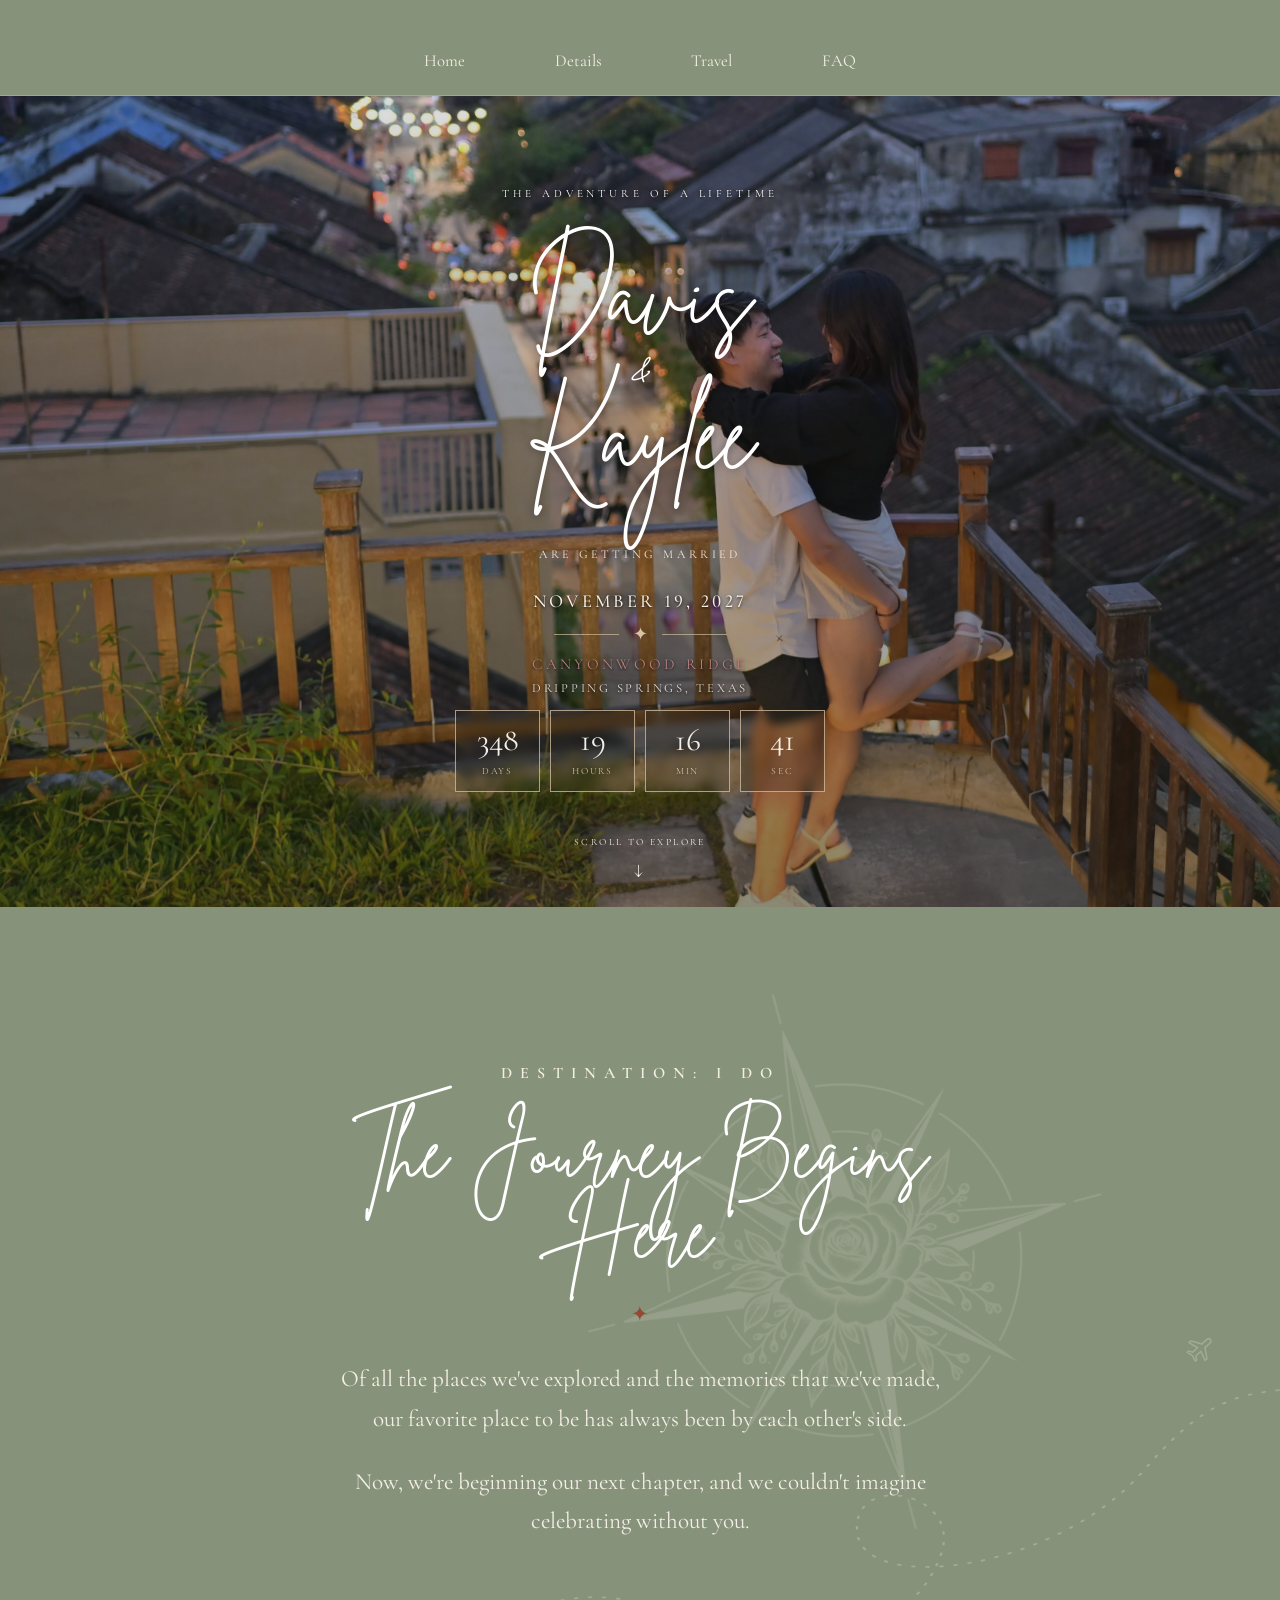
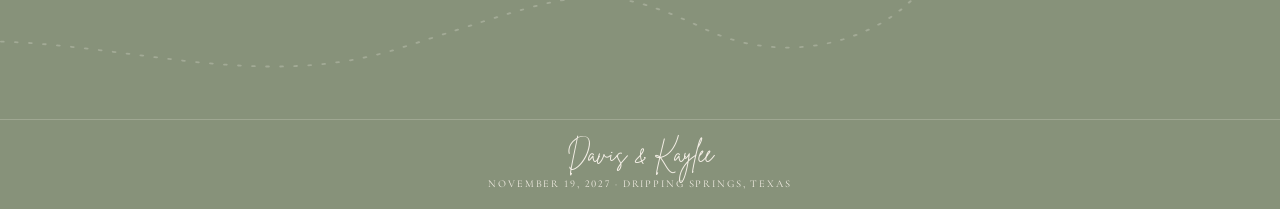
==== commit 6c20ca6f: "Add class 'theme-matcha' to body element" ====
--- a/index.html
+++ b/index.html
@@ -26,6 +26,8 @@
 
 <body>
 
+  <body class="theme-matcha">
+  
   <div id="header-placeholder"></div>
   <main>
 
--- a/css/global.css
+++ b/css/global.css
@@ -1,47 +1,141 @@
 
 /* ==========================================
    WANDER — GLOBAL STYLES
-========================================== */
-
-/* FONTS */
+   Davis & Kaylee | November 19, 2027
+========================================== */
+
+
+/* ==========================================
+   1. FONTS
+========================================== */
 
 @import url("https://fonts.googleapis.com/css2?family=Cormorant+Garamond:wght@300;400;500;600;700&display=swap");
 
 @font-face {
   font-family: "Brittany";
-  src: url("../assets/BRITTANYSIGNATURE.TTF") format("woff2");
+  src: url("../assets/BRITTANYSIGNATURE.TTF") format("truetype");
+  font-weight: 400;
+  font-style: normal;
   font-display: swap;
 }
 
-/* DESIGN TOKENS */
+
+/* ==========================================
+   2. DESIGN TOKENS
+========================================== */
 
 :root {
+
+  /* Wedding palette */
+
   --color-matcha: #87927A;
   --color-matcha-dark: #53614D;
-  --color-terracotta: #B9694F;
+
+  --color-terracotta: #944A32;
   --color-champagne: #D8C3A5;
   --color-rose: #B97D7D;
   --color-burgundy: #713F48;
+
   --color-ivory: #F4EFE6;
   --color-charcoal: #34352F;
   --color-white: #FFFFFF;
 
+  /* Fonts */
+
+  --font-editorial: "Cormorant Garamond", Georgia, serif;
+  --font-script: "Brittany", "Brush Script MT", cursive;
+
+  /* Text shadows */
+
   --shadow-text-small:
     0 1px 3px rgba(0, 0, 0, 0.75),
     0 2px 10px rgba(0, 0, 0, 0.35);
+
   --shadow-text-script:
-    0 2px 8px rgba(0, 0, 0, 0.30); 
-
-  --font-editorial: "Cormorant Garamond", Georgia, serif;
-  --font-script: "Brittany", "Brush Script MT", cursive;
+    0 2px 8px rgba(0, 0, 0, 0.30);
+
+  /* Layout */
 
   --page-width: 1200px;
   --page-gutter: clamp(20px, 5vw, 72px);
 
+  /* Transitions */
+
   --transition: 250ms ease;
-}
-
-/* RESET */
+
+}
+
+
+/* ==========================================
+   3. PAGE THEMES
+========================================== */
+
+/*
+  Each page sets its theme on <body>.
+
+  Homepage:
+    <body class="theme-matcha">
+
+  Details / Travel / FAQ:
+    <body class="theme-ivory">
+
+  Header, footer, navigation and theme-aware
+  buttons inherit these variables.
+*/
+
+
+/* Default — matcha */
+
+body,
+body.theme-matcha {
+
+  --page-bg: var(--color-matcha);
+  --page-text: var(--color-ivory);
+  --page-accent: var(--color-champagne);
+
+  --page-border: rgba(244, 239, 230, 0.22);
+
+  --page-button-bg: var(--color-ivory);
+  --page-button-text: var(--color-matcha-dark);
+
+}
+
+
+/* Ivory — informational pages */
+
+body.theme-ivory {
+
+  --page-bg: var(--color-ivory);
+  --page-text: var(--color-matcha-dark);
+  --page-accent: var(--color-terracotta);
+
+  --page-border: rgba(83, 97, 77, 0.22);
+
+  --page-button-bg: var(--color-matcha-dark);
+  --page-button-text: var(--color-ivory);
+
+}
+
+
+/* Optional — terracotta theme */
+
+body.theme-terracotta {
+
+  --page-bg: var(--color-terracotta);
+  --page-text: var(--color-ivory);
+  --page-accent: var(--color-champagne);
+
+  --page-border: rgba(244, 239, 230, 0.22);
+
+  --page-button-bg: var(--color-ivory);
+  --page-button-text: var(--color-terracotta);
+
+}
+
+
+/* ==========================================
+   4. RESET & BASE
+========================================== */
 
 *,
 *::before,
@@ -55,8 +149,10 @@
 
 body {
   margin: 0;
-  background: var(--color-ivory);
-  color: var(--color-charcoal);
+
+  background: var(--page-bg);
+  color: var(--page-text);
+
   font-family: var(--font-editorial);
   font-size: 18px;
   line-height: 1.5;
@@ -82,11 +178,14 @@
 }
 
 :focus-visible {
-  outline: 2px solid var(--color-terracotta);
+  outline: 2px solid var(--page-accent);
   outline-offset: 4px;
 }
 
-/* TYPOGRAPHY */
+
+/* ==========================================
+   5. GLOBAL TYPOGRAPHY
+========================================== */
 
 h1,
 h2,
@@ -119,30 +218,43 @@
   font-size: clamp(2.8rem, 6vw, 5rem);
 }
 
+
+/* ==========================================
+   6. SHARED LAYOUT
+========================================== */
+
 .container {
   width: min(
     calc(100% - var(--page-gutter) * 2),
     var(--page-width)
   );
+
   margin-inline: auto;
 }
 
-/* ==========================================
-   SHARED HEADER
+
+/* ==========================================
+   7. SHARED HEADER
 ========================================== */
 
 .site-header {
   position: relative;
   z-index: 100;
-  background: var(--color-matcha);
-  color: var(--color-ivory);
+
+  background: var(--page-bg);
+  color: var(--page-text);
+
   text-align: center;
-  border-bottom: 1px solid rgba(244,239,230,0.22);
+
+  border-bottom: 1px solid var(--page-border);
 }
 
 .header-inner {
   padding: 20px var(--page-gutter) 0;
 }
+
+
+/* Brand */
 
 .site-brand {
   display: inline-flex;
@@ -153,8 +265,10 @@
 
 .site-brand-name {
   font-family: var(--font-editorial);
+
   font-size: clamp(2.2rem, 4vw, 3.1rem);
   font-weight: 400;
+
   letter-spacing: 0.12em;
   line-height: 1.1;
 }
@@ -162,43 +276,61 @@
 .site-brand-tagline {
   font-size: 0.65rem;
   letter-spacing: 0.3em;
-  color: var(--color-champagne);
+
+  color: var(--page-accent);
   text-transform: uppercase;
 }
 
-/* NAVIGATION */
+
+/* ==========================================
+   8. SHARED NAVIGATION
+========================================== */
 
 .site-nav {
   display: flex;
   justify-content: center;
+
   gap: clamp(35px, 7vw, 100px);
   padding: 23px 0 17px;
 }
 
 .site-nav a {
   position: relative;
+
   padding: 5px 0;
   font-size: 1.05rem;
+
   transition: color var(--transition);
 }
+
+
+/* Navigation underline */
 
 .site-nav a::after {
   content: "";
+
   position: absolute;
   bottom: 0;
   left: 0;
+
   width: 100%;
   height: 1px;
-  background: var(--color-champagne);
+
+  background: var(--page-accent);
+
   transform: scaleX(0);
   transform-origin: center;
+
   transition: transform var(--transition);
 }
+
+
+/* Hover and active page */
 
 .site-nav a:hover,
 .site-nav a.active,
 .site-nav a[aria-current="page"] {
-  color: var(--color-champagne);
+  color: var(--page-accent);
 }
 
 .site-nav a:hover::after,
@@ -207,19 +339,26 @@
   transform: scaleX(1);
 }
 
-/* MOBILE MENU */
+
+/* ==========================================
+   9. MOBILE MENU
+========================================== */
 
 .menu-toggle {
   display: none;
+
   border: 0;
   background: none;
-  color: var(--color-ivory);
+
+  color: var(--page-text);
+
   cursor: pointer;
   font-size: 1.7rem;
 }
 
-/* ==========================================
-   SHARED BUTTONS
+
+/* ==========================================
+   10. SHARED BUTTONS
 ========================================== */
 
 .btn {
@@ -237,8 +376,43 @@
   letter-spacing: 0.09em;
 
   cursor: pointer;
-  transition: all var(--transition);
-}
+
+  transition:
+    background-color var(--transition),
+    color var(--transition),
+    border-color var(--transition);
+}
+
+
+/* Theme-aware filled button */
+
+.btn-primary {
+  background: var(--page-button-bg);
+  color: var(--page-button-text);
+}
+
+.btn-primary:hover {
+  background: var(--page-accent);
+  color: var(--page-bg);
+}
+
+
+/* Theme-aware outline button */
+
+.btn-outline {
+  background: transparent;
+
+  border-color: var(--page-accent);
+  color: var(--page-text);
+}
+
+.btn-outline:hover {
+  background: var(--page-accent);
+  color: var(--page-bg);
+}
+
+
+/* Original light button */
 
 .btn-light {
   background: var(--color-ivory);
@@ -248,6 +422,9 @@
 .btn-light:hover {
   background: var(--color-champagne);
 }
+
+
+/* Original light outline */
 
 .btn-outline-light {
   border-color: var(--color-champagne);
@@ -260,30 +437,41 @@
   color: var(--color-charcoal);
 }
 
-/* ==========================================
-   SHARED FOOTER
+
+/* ==========================================
+   11. SHARED FOOTER
 ========================================== */
 
 .site-footer {
-  background: var(--color-matcha-dark);
-  color: var(--color-ivory);
+  background: var(--page-bg);
+  color: var(--page-text);
+
   text-align: center;
-  padding: 60px 20px;
+  padding: 18px 20px;
+
+  border-top: 1px solid var(--page-border);
 }
 
 .site-footer .footer-names {
   font-family: var(--font-script);
-  font-size: 2.2rem;
-  margin-bottom: 15px;
+
+  font-size: 1.6rem;
+  line-height: 1.3;
+
+  margin: 0 0 4px;
 }
 
 .site-footer .footer-date {
-  font-size: 0.8rem;
-  letter-spacing: 0.22em;
-}
-
-/* ==========================================
-   RESPONSIVE
+  font-size: 0.65rem;
+  letter-spacing: 0.18em;
+
+  font-variant-numeric: lining-nums;
+  margin: 0;
+}
+
+
+/* ==========================================
+   12. RESPONSIVE
 ========================================== */
 
 @media (max-width: 700px) {
@@ -292,12 +480,17 @@
     padding: 16px 20px;
   }
 
+  .site-brand {
+    max-width: calc(100% - 55px);
+  }
+
   .site-brand-name {
-    font-size: 2rem;
+    font-size: clamp(1.5rem, 6vw, 2rem);
   }
 
   .menu-toggle {
     display: block;
+
     position: absolute;
     right: 20px;
     top: 24px;
@@ -306,6 +499,7 @@
   .site-nav {
     display: none;
     flex-direction: column;
+
     gap: 8px;
     padding: 18px 20px 25px;
   }
@@ -317,9 +511,16 @@
   .site-nav a {
     padding: 9px 0;
   }
-}
+
+}
+
+
+/* ==========================================
+   13. ACCESSIBILITY
+========================================== */
 
 @media (prefers-reduced-motion: reduce) {
+
   html {
     scroll-behavior: auto;
   }
@@ -330,4 +531,5 @@
     transition-duration: 0.01ms !important;
     animation-duration: 0.01ms !important;
   }
-}
+
+}
--- a/css/index.css
+++ b/css/index.css
@@ -1,6 +1,6 @@
 
 /* ==========================================
-   WANDER — HOMEPAGE
+   HOMEPAGE
 ========================================== */
 
 /* ==========================================
@@ -343,7 +343,7 @@
 .welcome-section .eyebrow {
   margin-bottom: 28px;
 
-  color: var(--color-orange);
+  color: var(--color-ivory);
   font-size: 1rem;
   letter-spacing: 0.5em;
 }
@@ -354,19 +354,19 @@
   max-width: 620px;
   margin: 0 auto 25px;
 
-  font-family: var(--font-editorial);
+  font-family: var(--font-script);
   font-size: clamp(3.5rem, 6vw, 5.5rem);
   font-weight: 400;
   line-height: 1.05;
 
-  color: var(--color-ivory);
+  color: var(--color-white);
 }
 
 /* Decorative star */
 
 .welcome-section .section-ornament {
   margin-bottom: 30px;
-  color: var(--color-champagne);
+  color: var(--color-terracotta);
   font-size: 1.3rem;
 }
 
@@ -384,29 +384,6 @@
   line-height: 1.7;
 
   color: var(--color-ivory);
-}
-
-/* Brittany signature */
-
-.welcome-signature {
-  margin: 40px 0 25px;
-
-  font-family: var(--font-script);
-  font-size: clamp(2rem, 4vw, 3rem);
-
-  color: var(--color-champagne);
-}
-
-/* Closing date */
-
-.welcome-closing {
-  margin: 0;
-
-  font-size: 0.7rem;
-  letter-spacing: 0.24em;
-  color: var(--color-ivory);
-
-  font-variant-numeric: lining-nums;
 }
 
 /* ==========================================
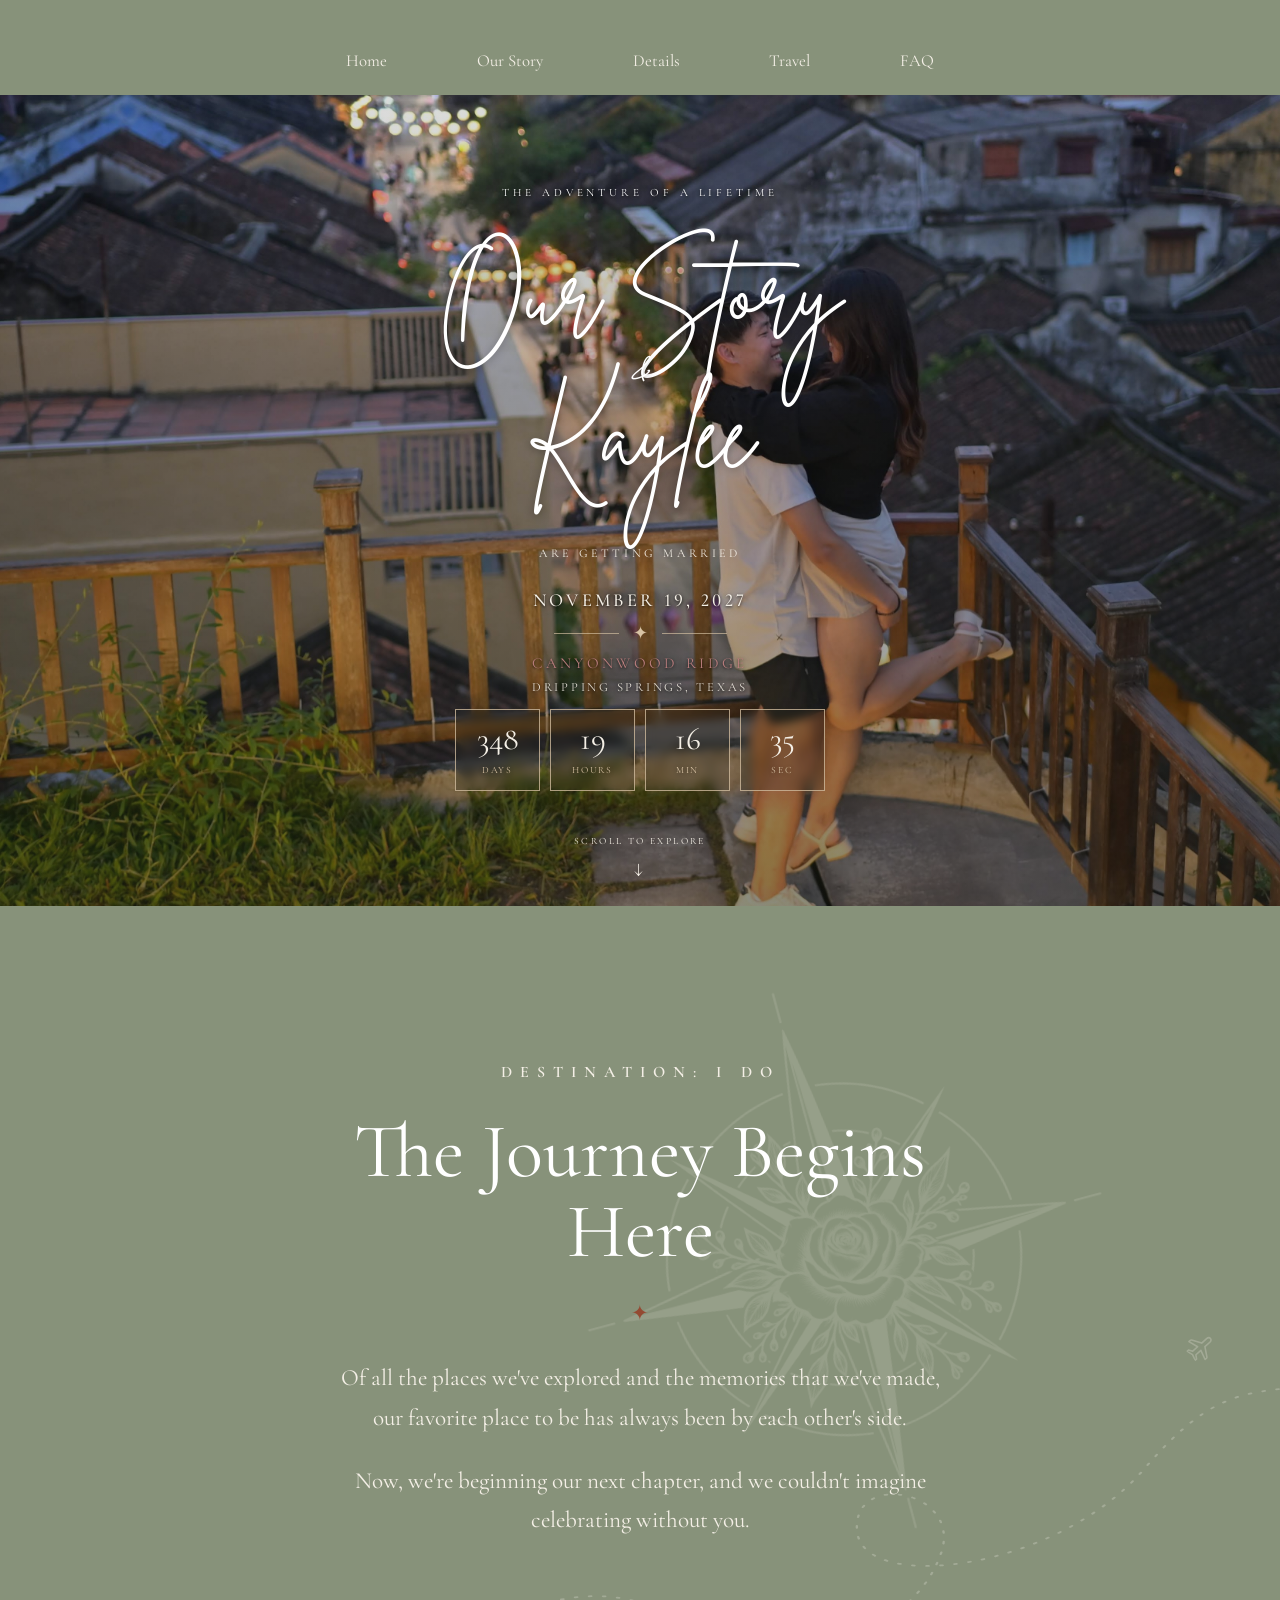
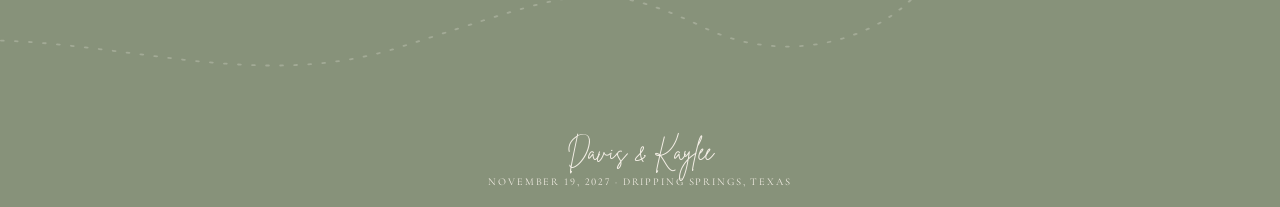
==== commit e5e1118f: "Replace 'Davis' with 'Our Story' in hero title" ====
--- a/index.html
+++ b/index.html
@@ -53,7 +53,7 @@
         </p>
 
         <h1 id="hero-title" class="hero-names">
-          <span>Davis</span>
+          <span>Our Story</span>
           <span class="hero-ampersand">&amp;</span>
           <span>Kaylee</span>
         </h1>
--- a/css/global.css
+++ b/css/global.css
@@ -246,7 +246,7 @@
 
   text-align: center;
 
-  border-bottom: 1px solid var(--page-border);
+  border-bottom: none;
 }
 
 .header-inner {
@@ -449,7 +449,7 @@
   text-align: center;
   padding: 18px 20px;
 
-  border-top: 1px solid var(--page-border);
+  border-top: none;
 }
 
 .site-footer .footer-names {
--- a/css/index.css
+++ b/css/index.css
@@ -354,7 +354,7 @@
   max-width: 620px;
   margin: 0 auto 25px;
 
-  font-family: var(--font-script);
+  font-family: var(--font-editorial);
   font-size: clamp(3.5rem, 6vw, 5.5rem);
   font-weight: 400;
   line-height: 1.05;
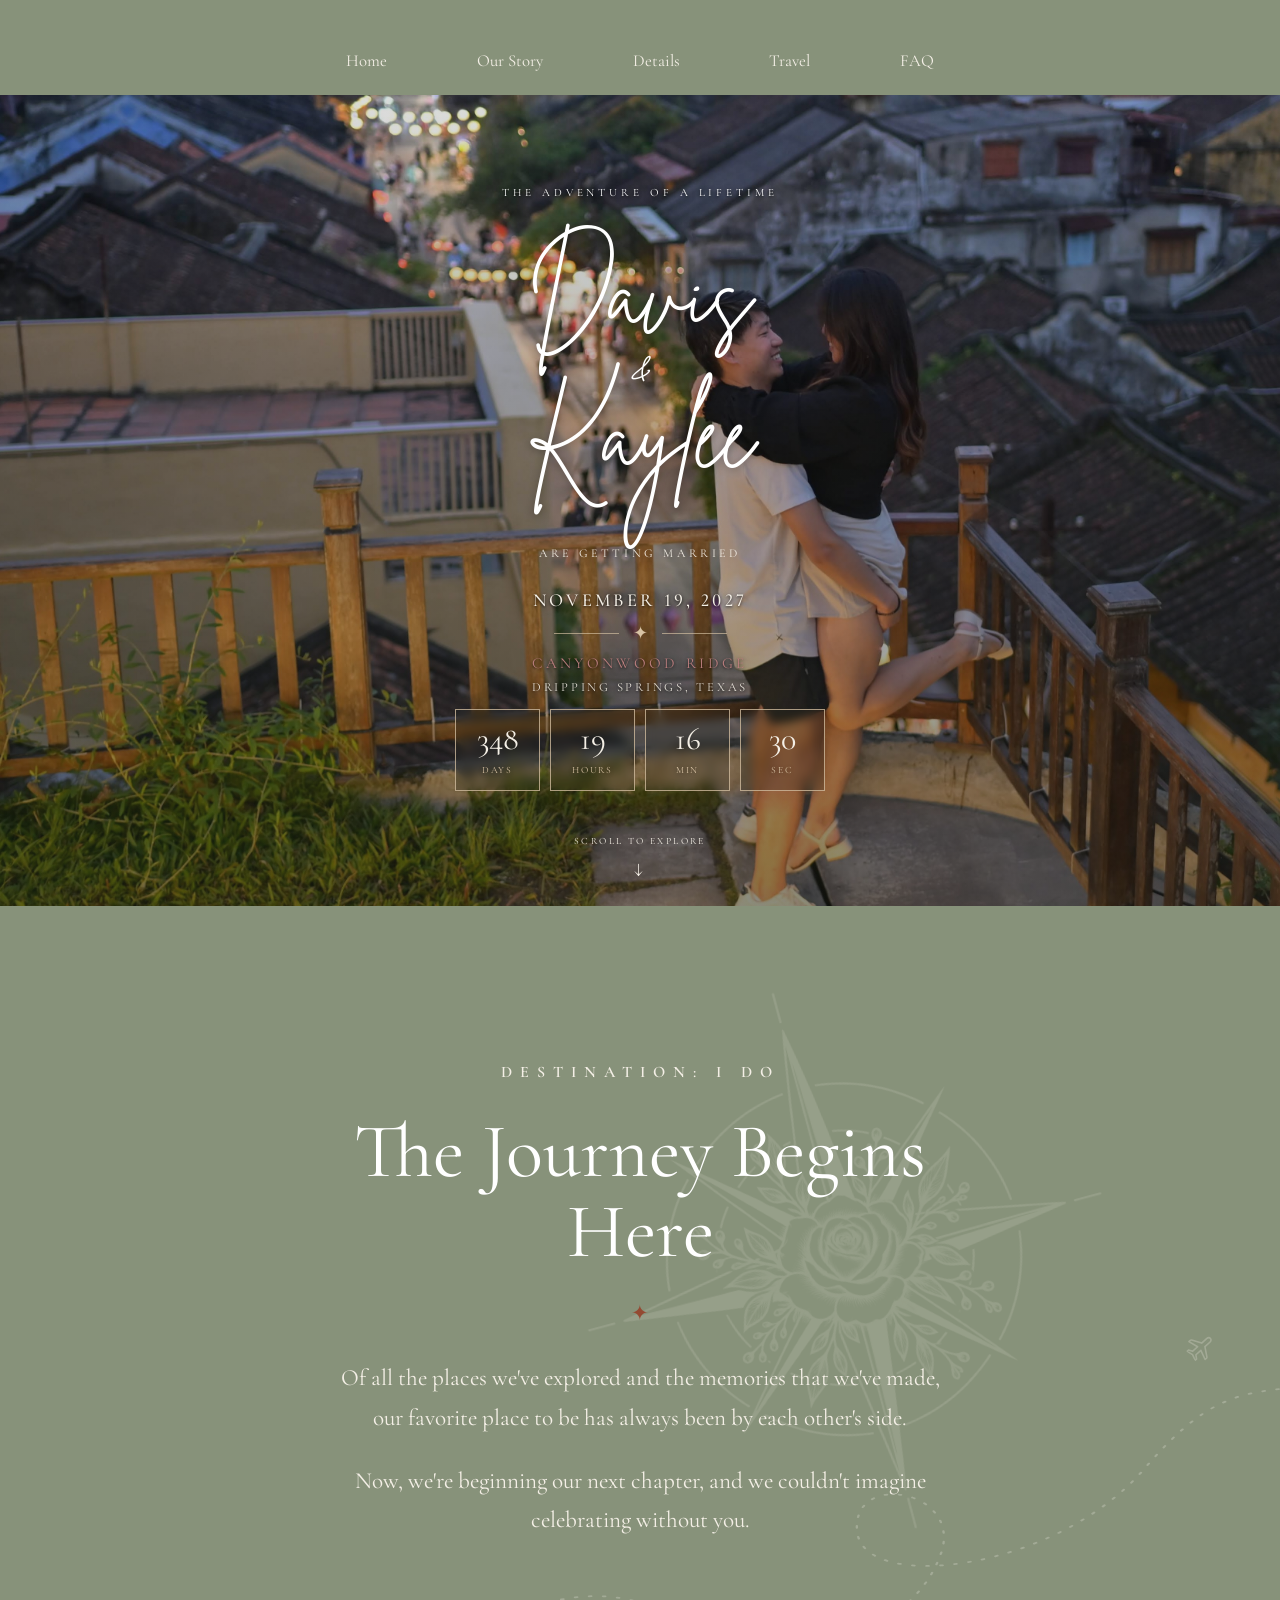
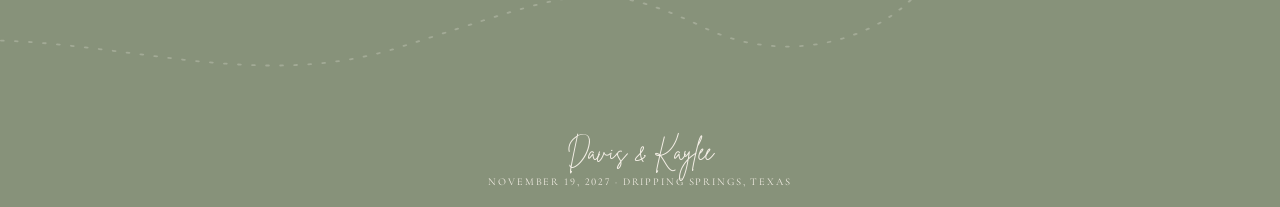
==== commit 0985f95b: "Update hero title to include 'Davis'" ====
--- a/index.html
+++ b/index.html
@@ -53,7 +53,7 @@
         </p>
 
         <h1 id="hero-title" class="hero-names">
-          <span>Our Story</span>
+          <span>Davis</span>
           <span class="hero-ampersand">&amp;</span>
           <span>Kaylee</span>
         </h1>
